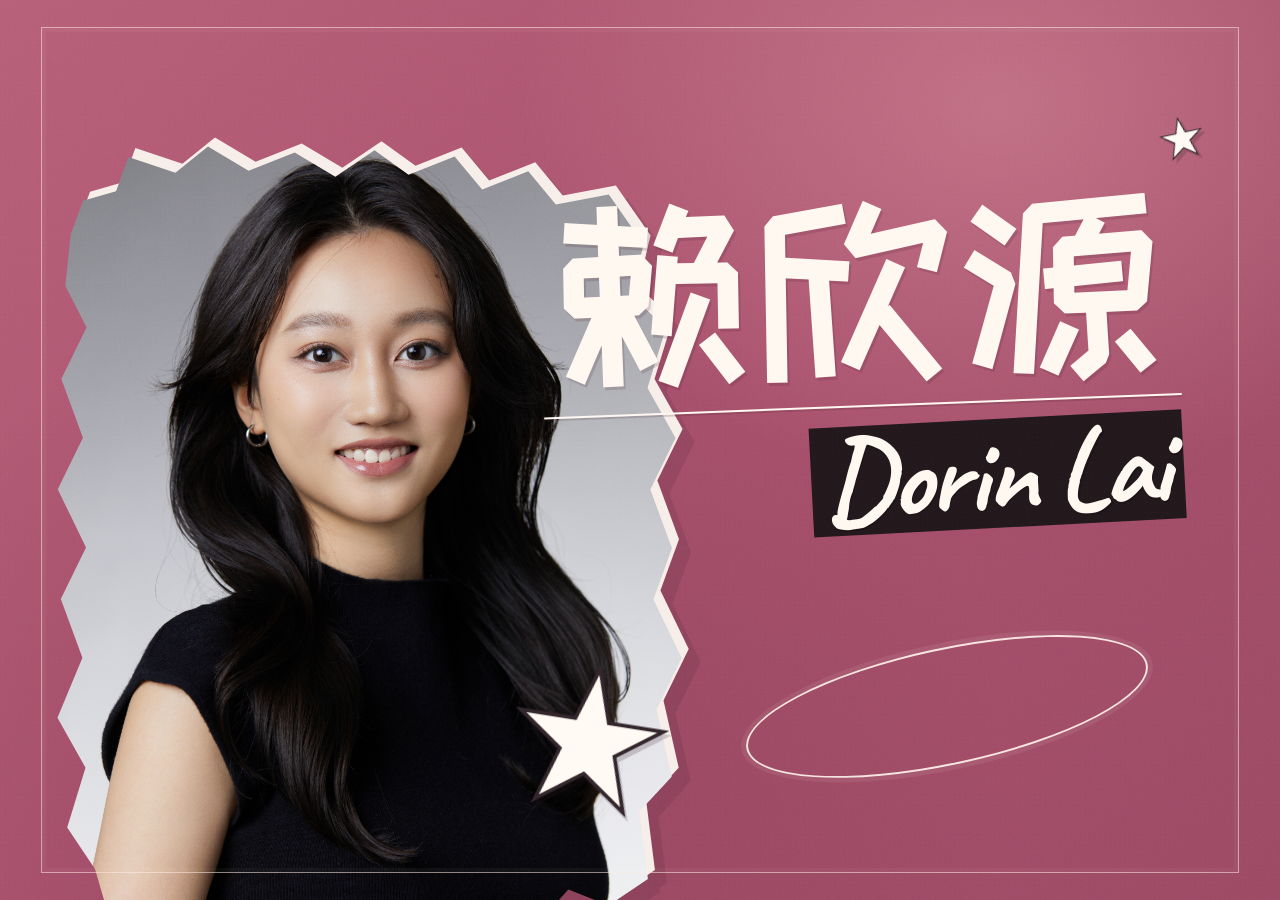
==== index.html @ b6c456c3 "Publish Dorin Lai portfolio" ====
<!doctype html>
<html lang="zh-CN">
  <head>
    <meta charset="UTF-8" />
    <meta name="viewport" content="width=device-width, initial-scale=1.0" />
    <meta name="theme-color" content="#a94f6d" />
    <title>赖欣源 · Dorin Lai</title>
    <link rel="preconnect" href="https://fonts.googleapis.com" />
    <link rel="preconnect" href="https://fonts.gstatic.com" crossorigin />
    <link href="https://fonts.googleapis.com/css2?family=Caveat:wght@500;600;700&family=ZCOOL+KuaiLe&family=DM+Sans:wght@600;700;800&display=swap" rel="stylesheet" />
    <link rel="stylesheet" href="styles.css" />
  </head>
  <body>
    <main class="cover" aria-label="赖欣源个人作品集封面">
      <div class="paper-grain" aria-hidden="true"></div>
      <div class="frame-line" aria-hidden="true"></div>

      <div class="portrait-wrap" aria-hidden="true">
        <div class="portrait-paper"></div>
        <img class="portrait" src="assets/dorin-portrait.jpg" alt="" />
      </div>

      <a class="title-lockup" href="portfolio.html" aria-label="进入赖欣源 Dorin Lai 的个人作品集">
        <div class="name-cn">赖欣源</div>
        <div class="name-en">Dorin Lai</div>
      </a>

      <svg class="star star-one" viewBox="0 0 100 100" aria-hidden="true"><path d="M50 2 61 36 97 36 68 57 79 92 50 71 21 92 32 57 3 36 39 36Z"/></svg>
      <svg class="star star-two" viewBox="0 0 100 100" aria-hidden="true"><path d="M50 2 61 36 97 36 68 57 79 92 50 71 21 92 32 57 3 36 39 36Z"/></svg>
      <div class="orbit" aria-hidden="true"></div>
    </main>
  </body>
</html>
---- styles.css ----
* { box-sizing: border-box; }

:root {
  --rose: #a9506f;
  --rose-deep: #873b57;
  --pink-light: #e0a0ad;
  --paper: #f7eee9;
  --ink: #151213;
}

html, body { width: 100%; min-height: 100%; margin: 0; }
body {
  min-height: 100svh;
  display: grid;
  place-items: center;
  overflow: hidden;
  background: #eee9e6;
  color: var(--ink);
  font-family: "DM Sans", "Noto Serif SC", sans-serif;
}

.cover {
  isolation: isolate;
  position: relative;
  width: min(100vw, 1600px);
  height: min(100svh, 960px);
  min-height: 620px;
  overflow: hidden;
  background:
    radial-gradient(ellipse at 78% 12%, rgba(230, 165, 174, .38), transparent 34%),
    radial-gradient(ellipse at 34% 86%, rgba(105, 44, 60, .25), transparent 48%),
    linear-gradient(137deg, #b75f79 0%, #a9506d 48%, #9c4964 100%);
  box-shadow: 0 24px 70px rgba(51, 27, 35, .18);
}

.paper-grain {
  position: absolute;
  z-index: 5;
  inset: 0;
  opacity: .4;
  pointer-events: none;
  background-image: radial-gradient(rgba(255,239,229,.2) .65px, transparent .85px), url("data:image/svg+xml,%3Csvg viewBox='0 0 180 180' xmlns='http://www.w3.org/2000/svg'%3E%3Cfilter id='n'%3E%3CfeTurbulence type='fractalNoise' baseFrequency='.72' numOctaves='3' stitchTiles='stitch'/%3E%3C/filter%3E%3Crect width='100%25' height='100%25' filter='url(%23n)' opacity='.4'/%3E%3C/svg%3E");
  background-size: 5px 5px, 180px 180px;
  mix-blend-mode: soft-light;
}

.frame-line {
  position: absolute;
  z-index: 8;
  top: 27px;
  left: 3.2%;
  right: 3.2%;
  bottom: 27px;
  border: 1px solid rgba(255, 237, 232, .55);
  box-shadow: inset 0 0 0 4px rgba(255, 237, 232, .04);
  pointer-events: none;
}

.portrait-wrap {
  position: absolute;
  z-index: 2;
  left: 2%;
  bottom: -7%;
  width: min(52vw, 760px);
  height: 94%;
  filter: drop-shadow(12px 13px 0 rgba(56, 25, 36, .13));
}

.portrait-paper, .portrait, .portrait-tint {
  position: absolute;
  inset: 0;
  width: 100%;
  height: 100%;
  object-fit: cover;
  object-position: center 25%;
  clip-path: polygon(8% 13%, 10% 9%, 15% 8%, 17% 4%, 24% 6%, 29% 3%, 35% 6%, 42% 4%, 48% 7%, 54% 4%, 59% 7%, 66% 5%, 70% 9%, 77% 7%, 81% 11%, 89% 10%, 94% 16%, 92% 22%, 97% 26%, 94% 33%, 98% 39%, 94% 45%, 97% 52%, 94% 58%, 98% 65%, 94% 71%, 96% 79%, 91% 83%, 92% 91%, 86% 94%, 80% 92%, 74% 97%, 68% 94%, 62% 98%, 56% 94%, 49% 98%, 42% 95%, 36% 98%, 30% 94%, 23% 97%, 18% 93%, 11% 94%, 9% 88%, 5% 83%, 8% 76%, 4% 70%, 8% 63%, 5% 56%, 9% 50%, 5% 43%, 9% 37%, 6% 30%, 10% 24%, 7% 19%);
}

.portrait-paper {
  inset: -9px -8px -3px 7px;
  background: var(--paper);
  filter: drop-shadow(0 0 1px rgba(255,255,255,.8));
  transform: rotate(-1.6deg);
}

.portrait { transform: rotate(-1.6deg); }

.portrait-tint {
  background: linear-gradient(0deg, rgba(61, 28, 39, .28), transparent 62%);
  mix-blend-mode: multiply;
  transform: rotate(-1.6deg);
}

.title-lockup {
  position: absolute;
  z-index: 4;
  top: 19%;
  right: 7.7%;
  width: 57%;
  text-align: right;
  transform: rotate(-1deg);
  color: inherit;
  text-decoration: none;
}

.name-cn {
  position: relative;
  display: inline-block;
  padding: 0 .08em .03em;
  color: #fff8f1;
  font-family: "ZCOOL KuaiLe", "STKaiti", "KaiTi", cursive;
  font-weight: 400;
  font-size: clamp(108px, 17vw, 248px);
  line-height: 1.08;
  letter-spacing: .015em;
  text-shadow: 2px 3px 0 rgba(75, 32, 49, .18);
  white-space: nowrap;
}

.name-cn::after {
  content: "";
  position: absolute;
  left: 1%;
  right: 0;
  bottom: .02em;
  height: 2px;
  background: #fff8f1;
  transform: rotate(-1.2deg);
  box-shadow: 0 2px 0 rgba(73,35,48,.2);
}

.name-en {
  display: inline-block;
  margin-top: .08em;
  padding: 0 .14em .03em .11em;
  color: #fff8f1;
  background: #21171b;
  font-family: "Caveat", "Brush Script MT", cursive;
  font-size: clamp(64px, 9vw, 134px);
  font-weight: 700;
  line-height: .92;
  letter-spacing: -.035em;
  white-space: nowrap;
  text-shadow: 1px 2px 0 rgba(0, 0, 0, .18);
  transform: rotate(-2deg);
}

.star {
  position: absolute;
  z-index: 6;
  fill: #fffaf4;
  stroke: #33262c;
  stroke-width: 2.4;
  filter: drop-shadow(3px 4px 0 rgba(43, 27, 34, .2));
}
.star-one { width: clamp(76px, 12vw, 172px); left: 40%; bottom: 9%; transform: rotate(9deg); }
.star-two { width: clamp(22px, 3.4vw, 48px); right: 6%; top: 13%; transform: rotate(-12deg); }
.orbit {
  position: absolute;
  z-index: 3;
  width: 32%;
  height: 13%;
  right: 10%;
  bottom: 15%;
  border: 2px solid rgba(255, 246, 238, .9);
  border-radius: 50%;
  transform: rotate(-12deg);
  box-shadow: 0 0 0 5px rgba(255,244,237,.07);
}

@media (min-width: 1601px) {
  .cover { border-radius: 2px; }
}

@media (max-width: 760px) {
  body { background: var(--rose-deep); }
  .cover { width: 100vw; height: 100svh; min-height: 580px; }
  .frame-line { inset: 16px 14px; }
  .portrait-wrap { width: 88vw; height: 61%; left: -8%; bottom: -3%; }
  .title-lockup { top: 12%; right: 6%; width: 90%; }
  .name-cn { font-size: clamp(76px, 19vw, 140px); }
  .name-en { font-size: clamp(48px, 12.2vw, 88px); }
  .star-one { left: 53%; bottom: 6%; }
  .star-two { top: 8%; right: 9%; }
  .orbit { width: 40%; height: 9%; right: 6%; bottom: 22%; }
}

@media (max-width: 390px) {
  .name-cn { font-size: 18vw; }
  .name-en { font-size: 11.5vw; }
}
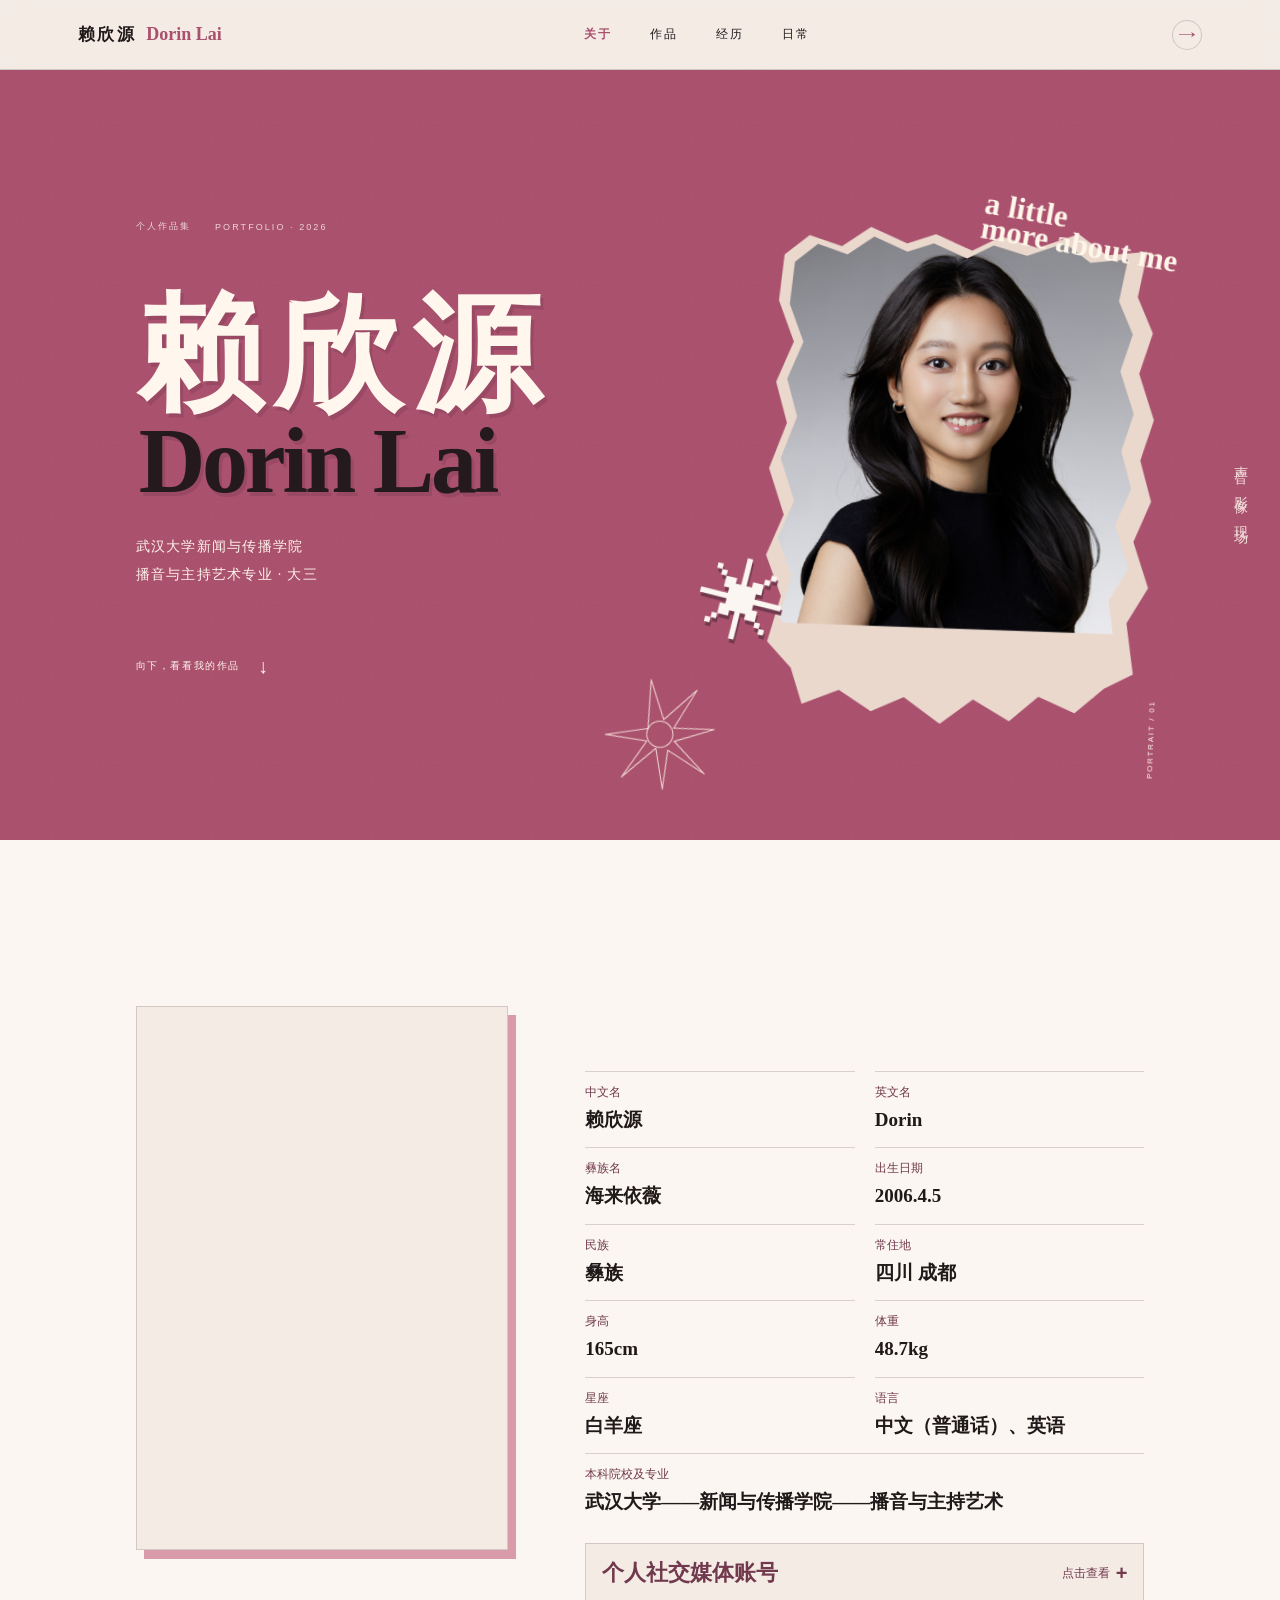
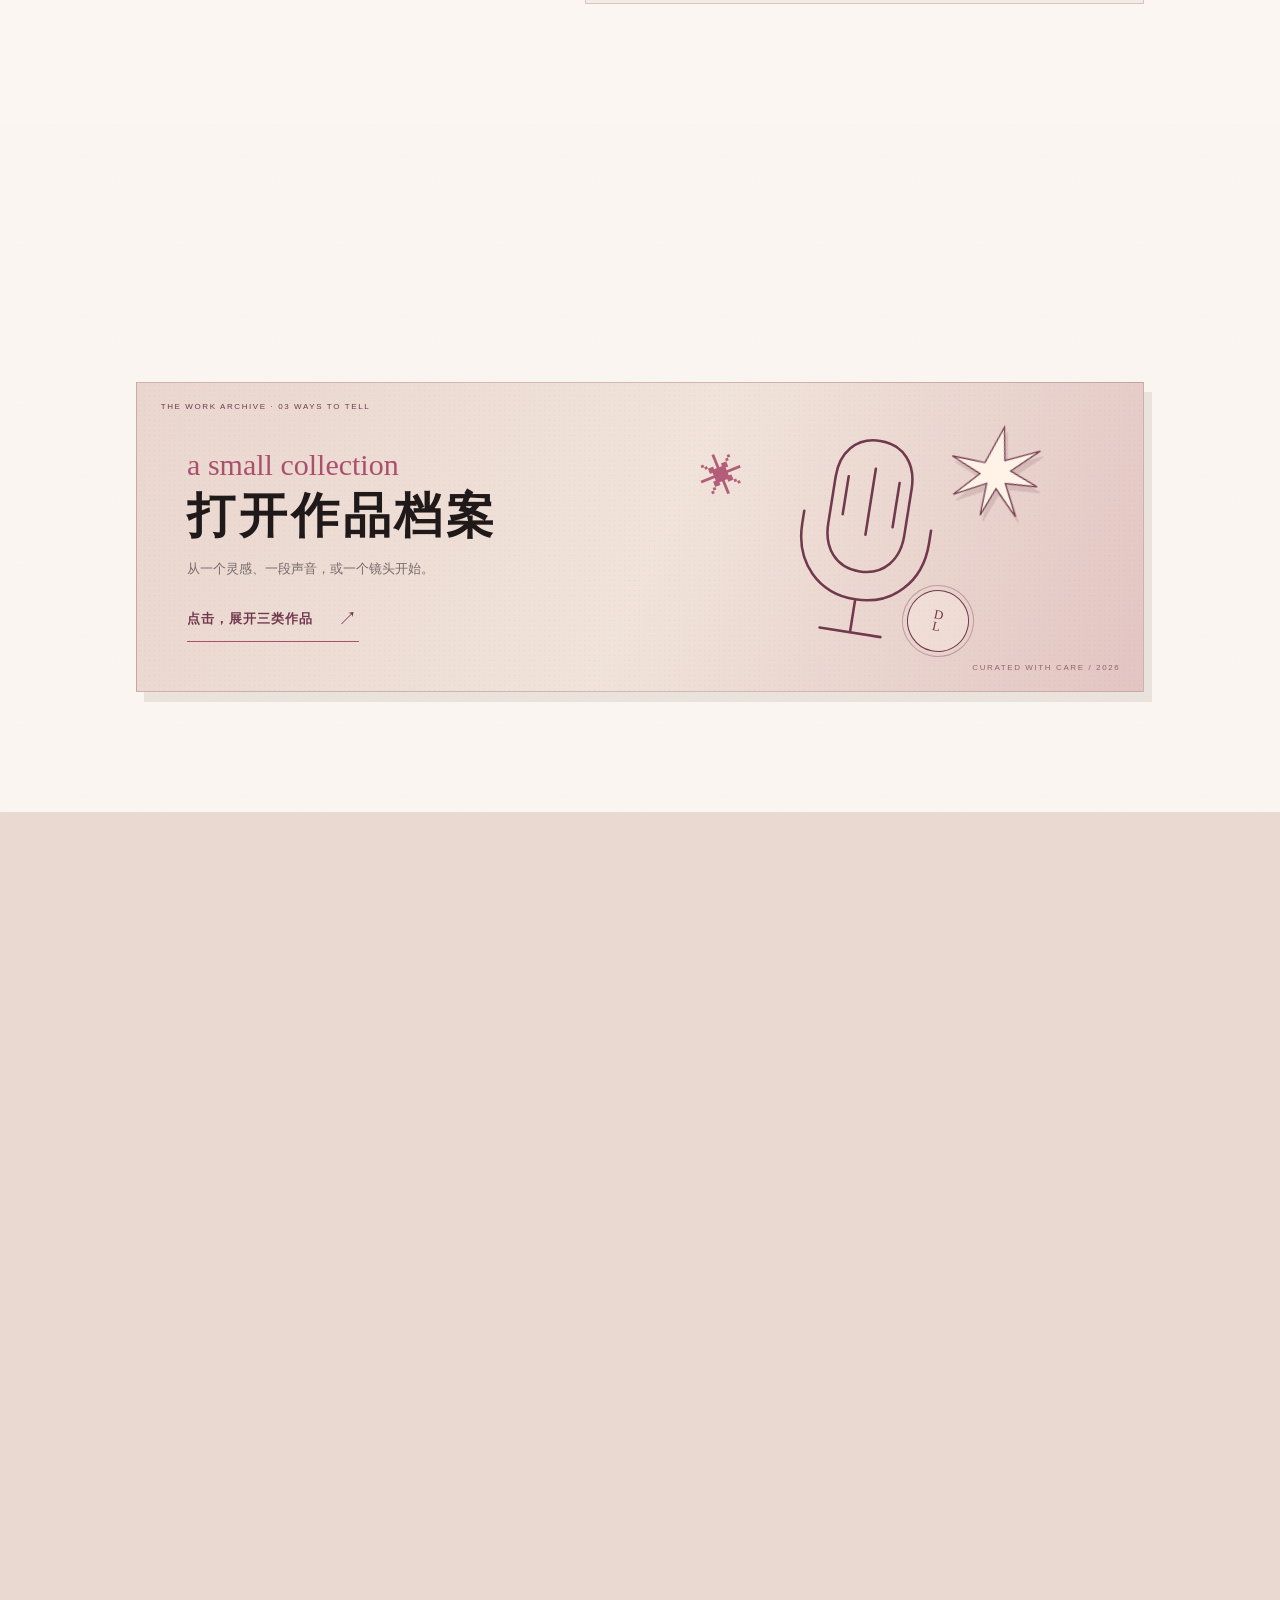
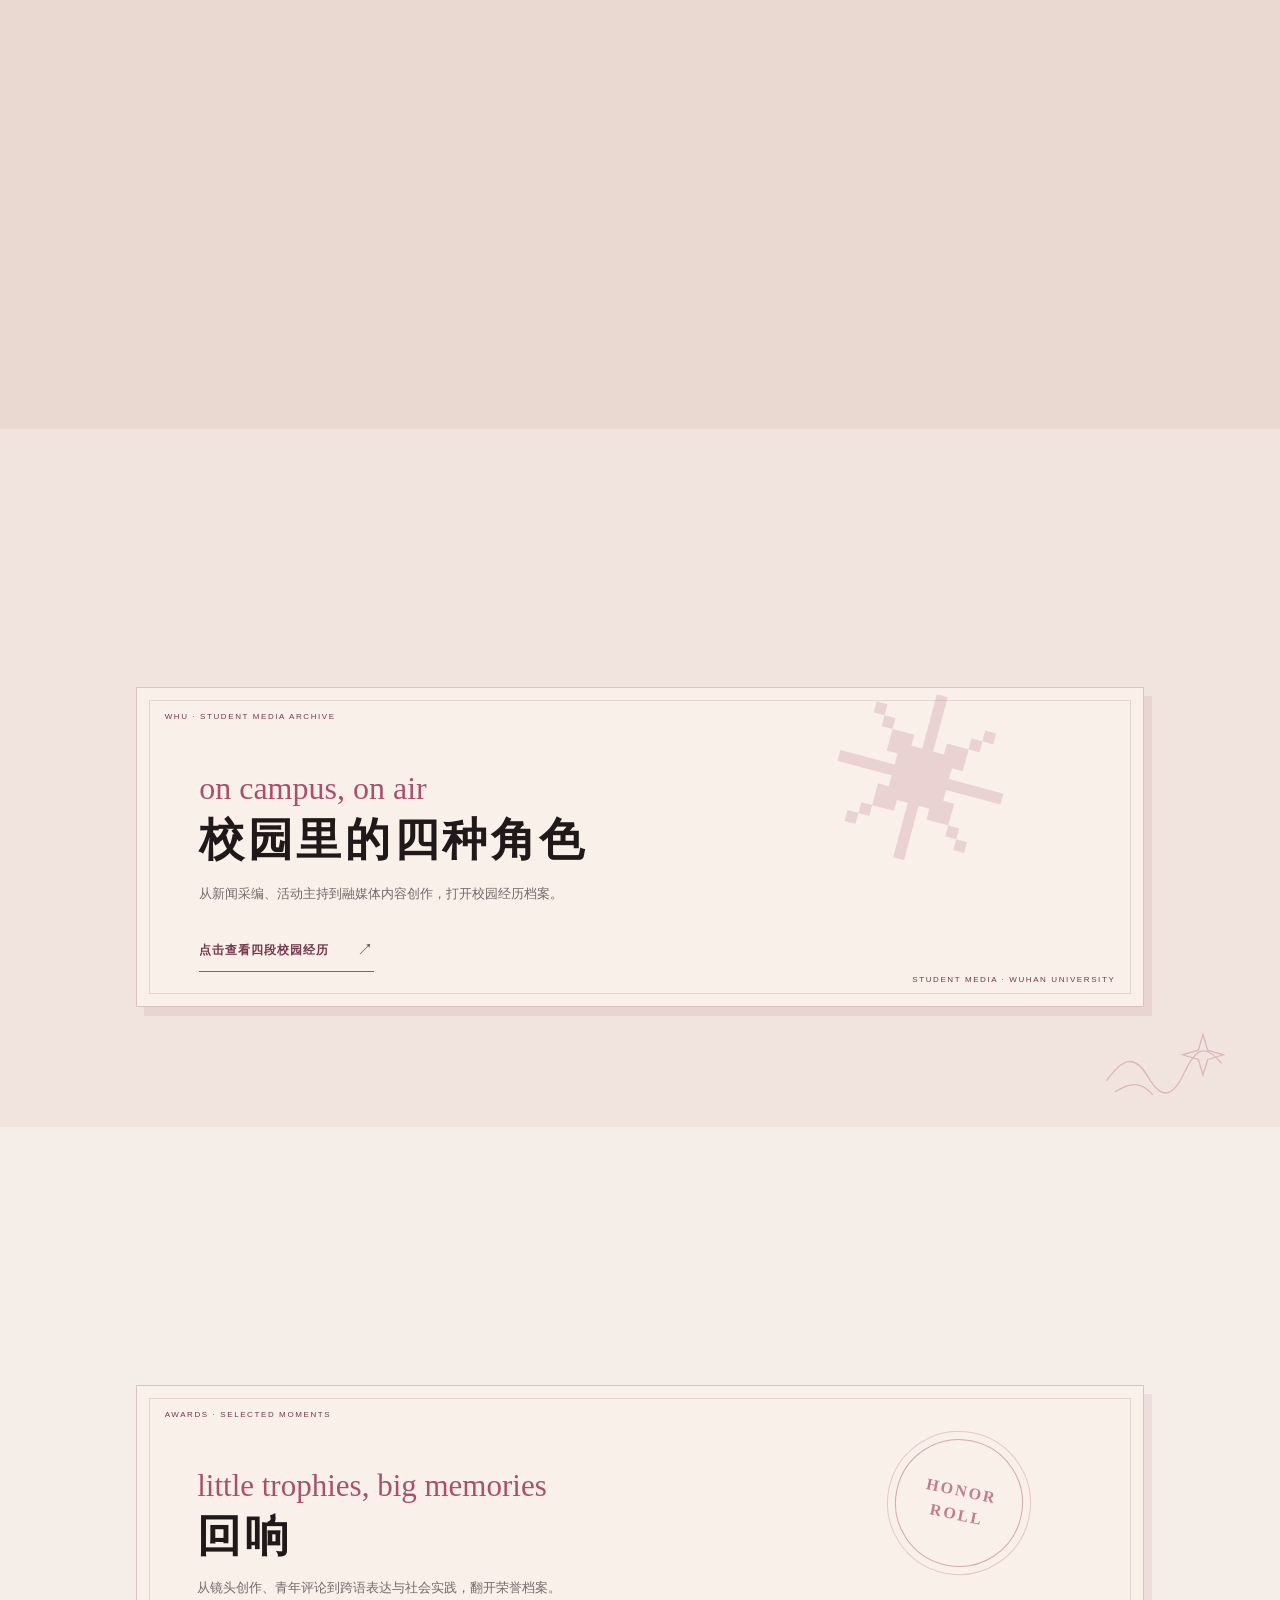
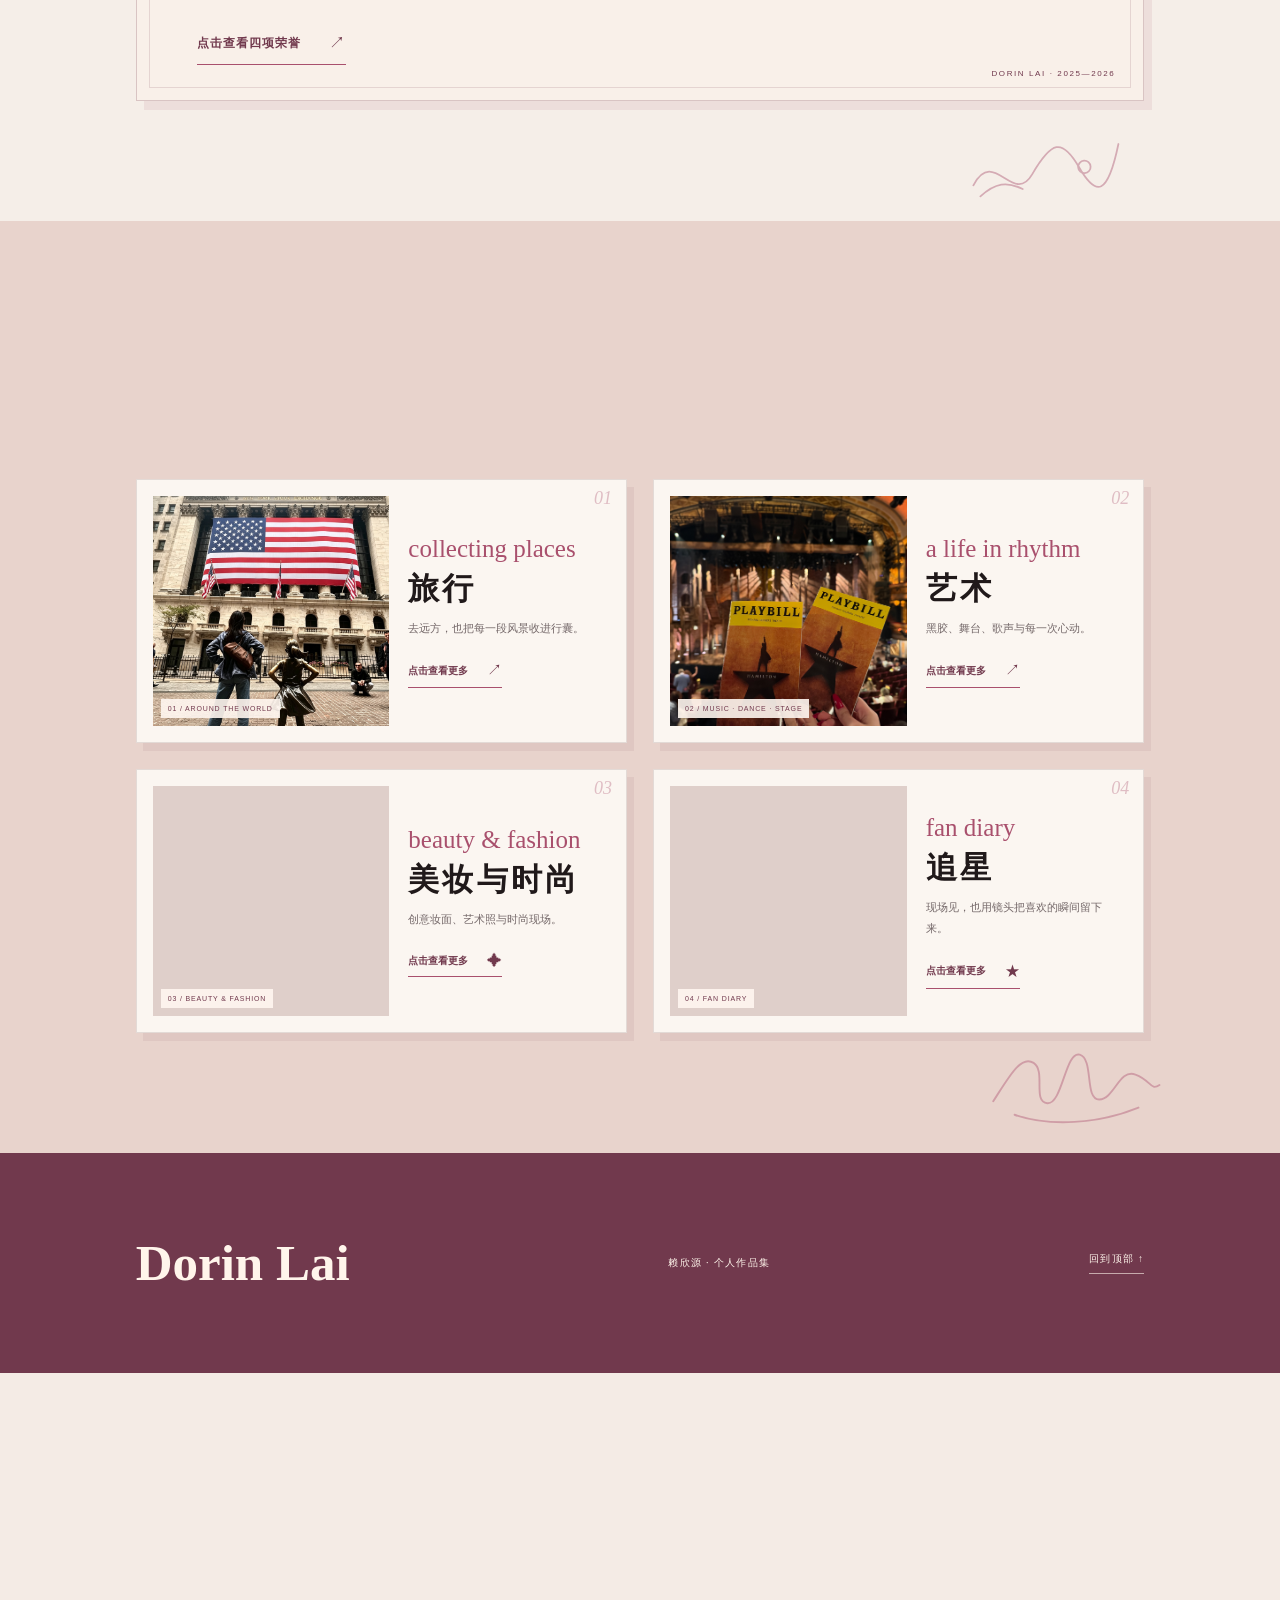
==== commit 31f47293: "Open full portfolio from public homepage" ====
--- a/index.html
+++ b/index.html
@@ -1,33 +1,13 @@
 <!doctype html>
 <html lang="zh-CN">
-  <head>
-    <meta charset="UTF-8" />
-    <meta name="viewport" content="width=device-width, initial-scale=1.0" />
-    <meta name="theme-color" content="#a94f6d" />
-    <title>赖欣源 · Dorin Lai</title>
-    <link rel="preconnect" href="https://fonts.googleapis.com" />
-    <link rel="preconnect" href="https://fonts.gstatic.com" crossorigin />
-    <link href="https://fonts.googleapis.com/css2?family=Caveat:wght@500;600;700&family=ZCOOL+KuaiLe&family=DM+Sans:wght@600;700;800&display=swap" rel="stylesheet" />
-    <link rel="stylesheet" href="styles.css" />
-  </head>
-  <body>
-    <main class="cover" aria-label="赖欣源个人作品集封面">
-      <div class="paper-grain" aria-hidden="true"></div>
-      <div class="frame-line" aria-hidden="true"></div>
-
-      <div class="portrait-wrap" aria-hidden="true">
-        <div class="portrait-paper"></div>
-        <img class="portrait" src="assets/dorin-portrait.jpg" alt="" />
-      </div>
-
-      <a class="title-lockup" href="portfolio.html" aria-label="进入赖欣源 Dorin Lai 的个人作品集">
-        <div class="name-cn">赖欣源</div>
-        <div class="name-en">Dorin Lai</div>
-      </a>
-
-      <svg class="star star-one" viewBox="0 0 100 100" aria-hidden="true"><path d="M50 2 61 36 97 36 68 57 79 92 50 71 21 92 32 57 3 36 39 36Z"/></svg>
-      <svg class="star star-two" viewBox="0 0 100 100" aria-hidden="true"><path d="M50 2 61 36 97 36 68 57 79 92 50 71 21 92 32 57 3 36 39 36Z"/></svg>
-      <div class="orbit" aria-hidden="true"></div>
-    </main>
-  </body>
+<head>
+  <meta charset="UTF-8" />
+  <meta name="viewport" content="width=device-width, initial-scale=1.0" />
+  <title>赖欣源 · 个人作品集</title>
+  <link rel="canonical" href="portfolio.html" />
+  <meta http-equiv="refresh" content="0; url=portfolio.html" />
+</head>
+<body>
+  <a href="portfolio.html">打开赖欣源的个人作品集</a>
+</body>
 </html>
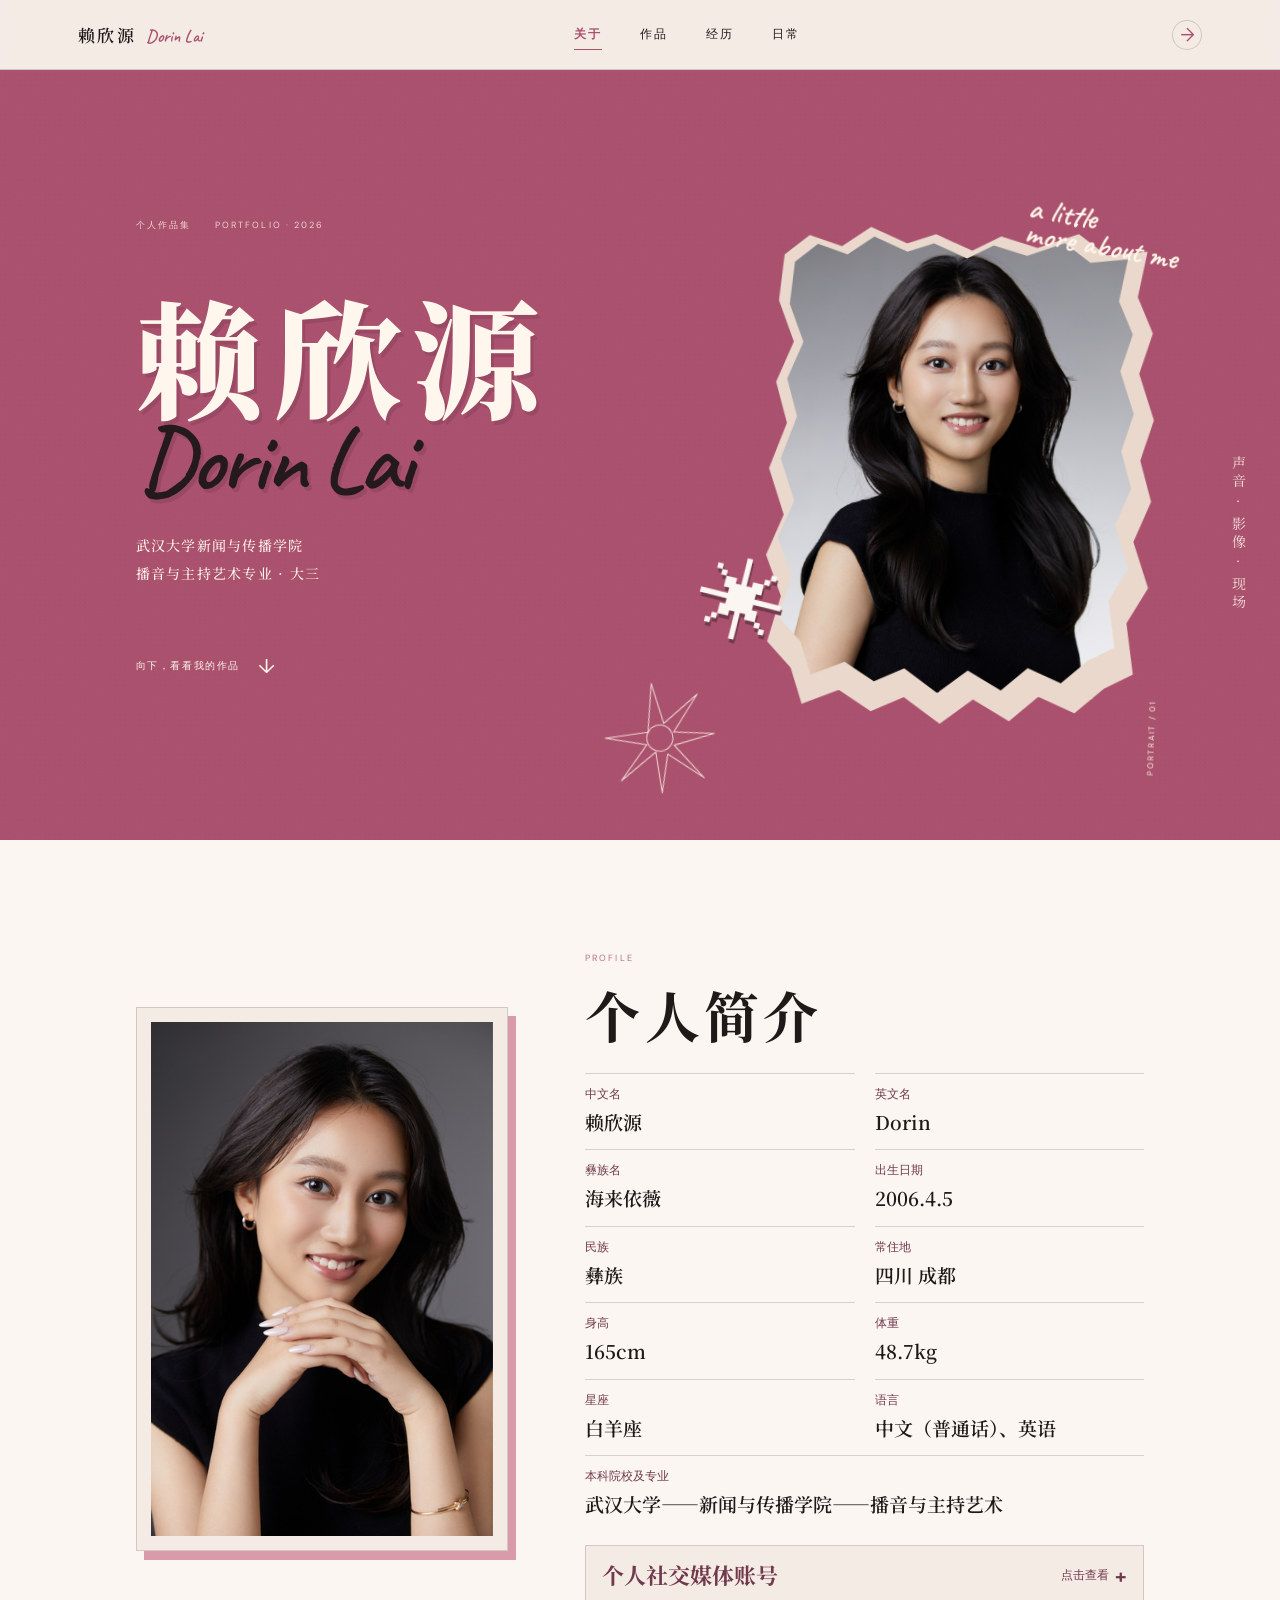
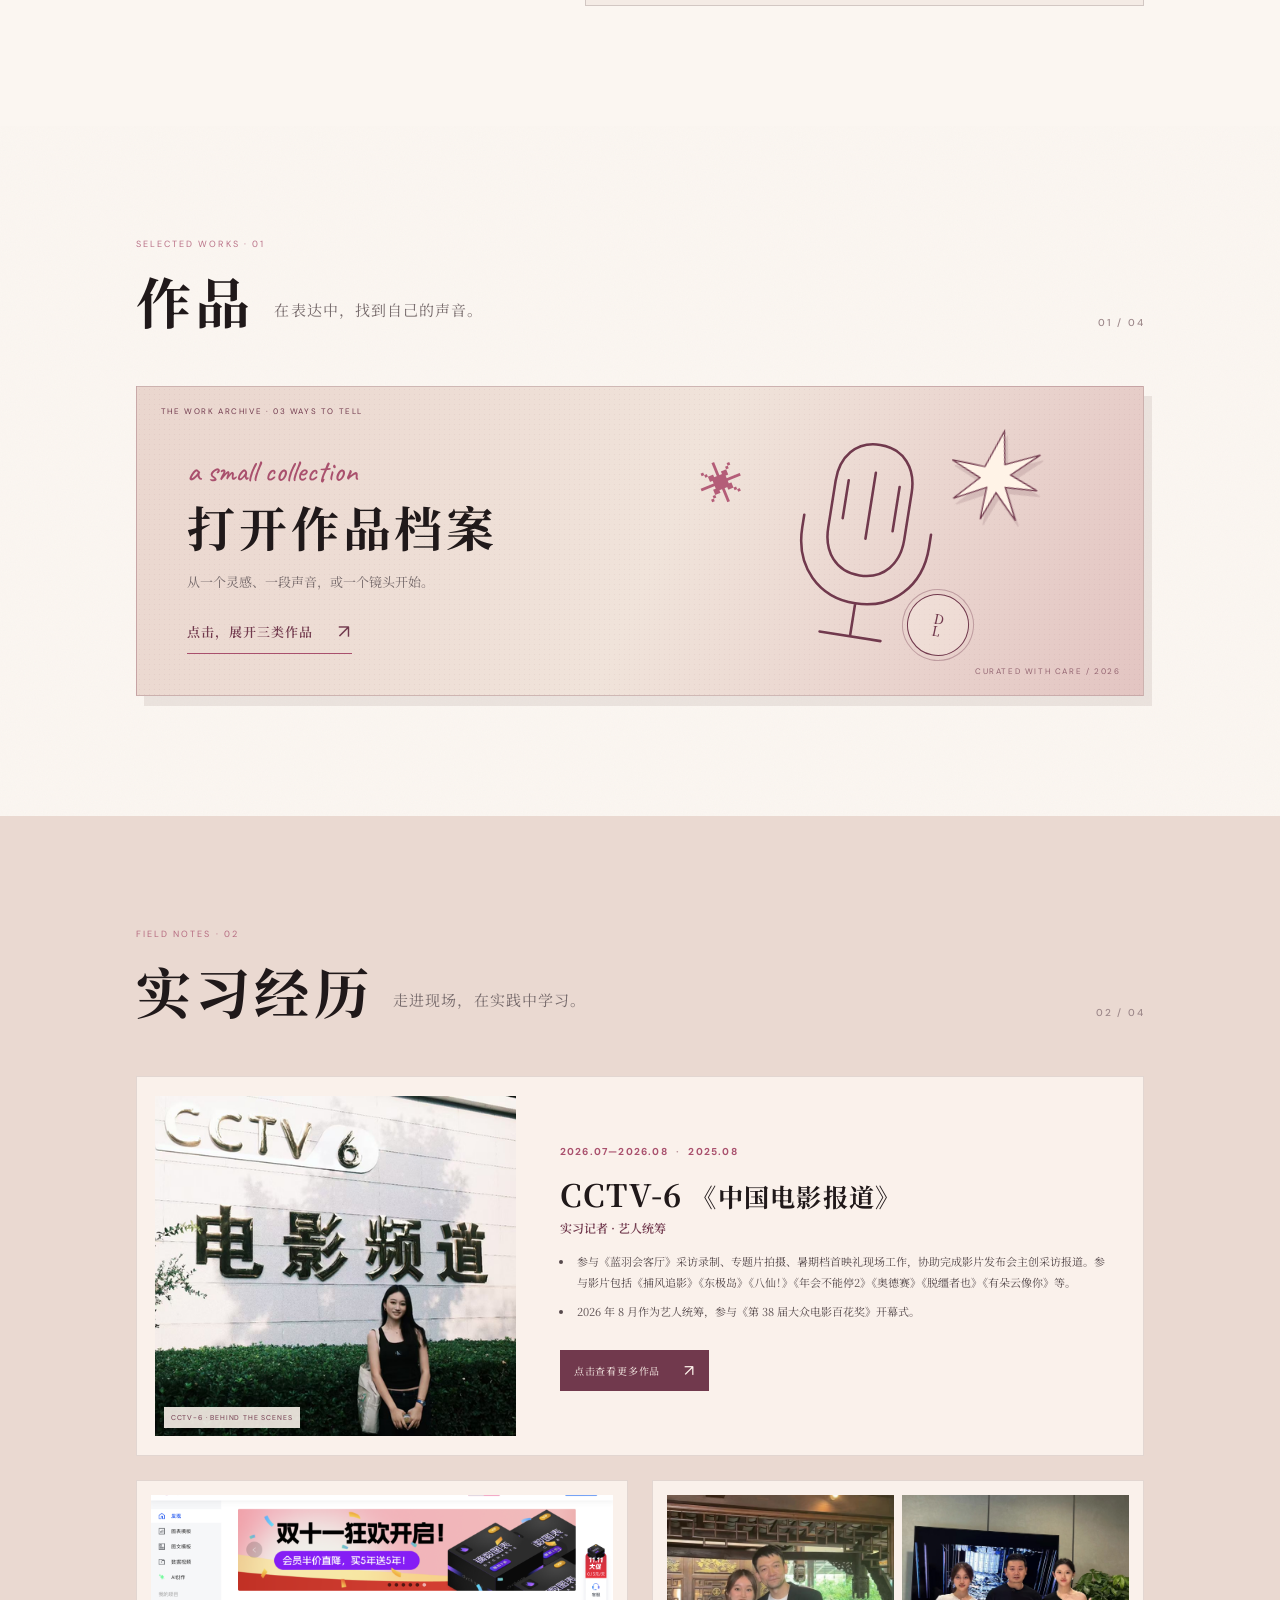
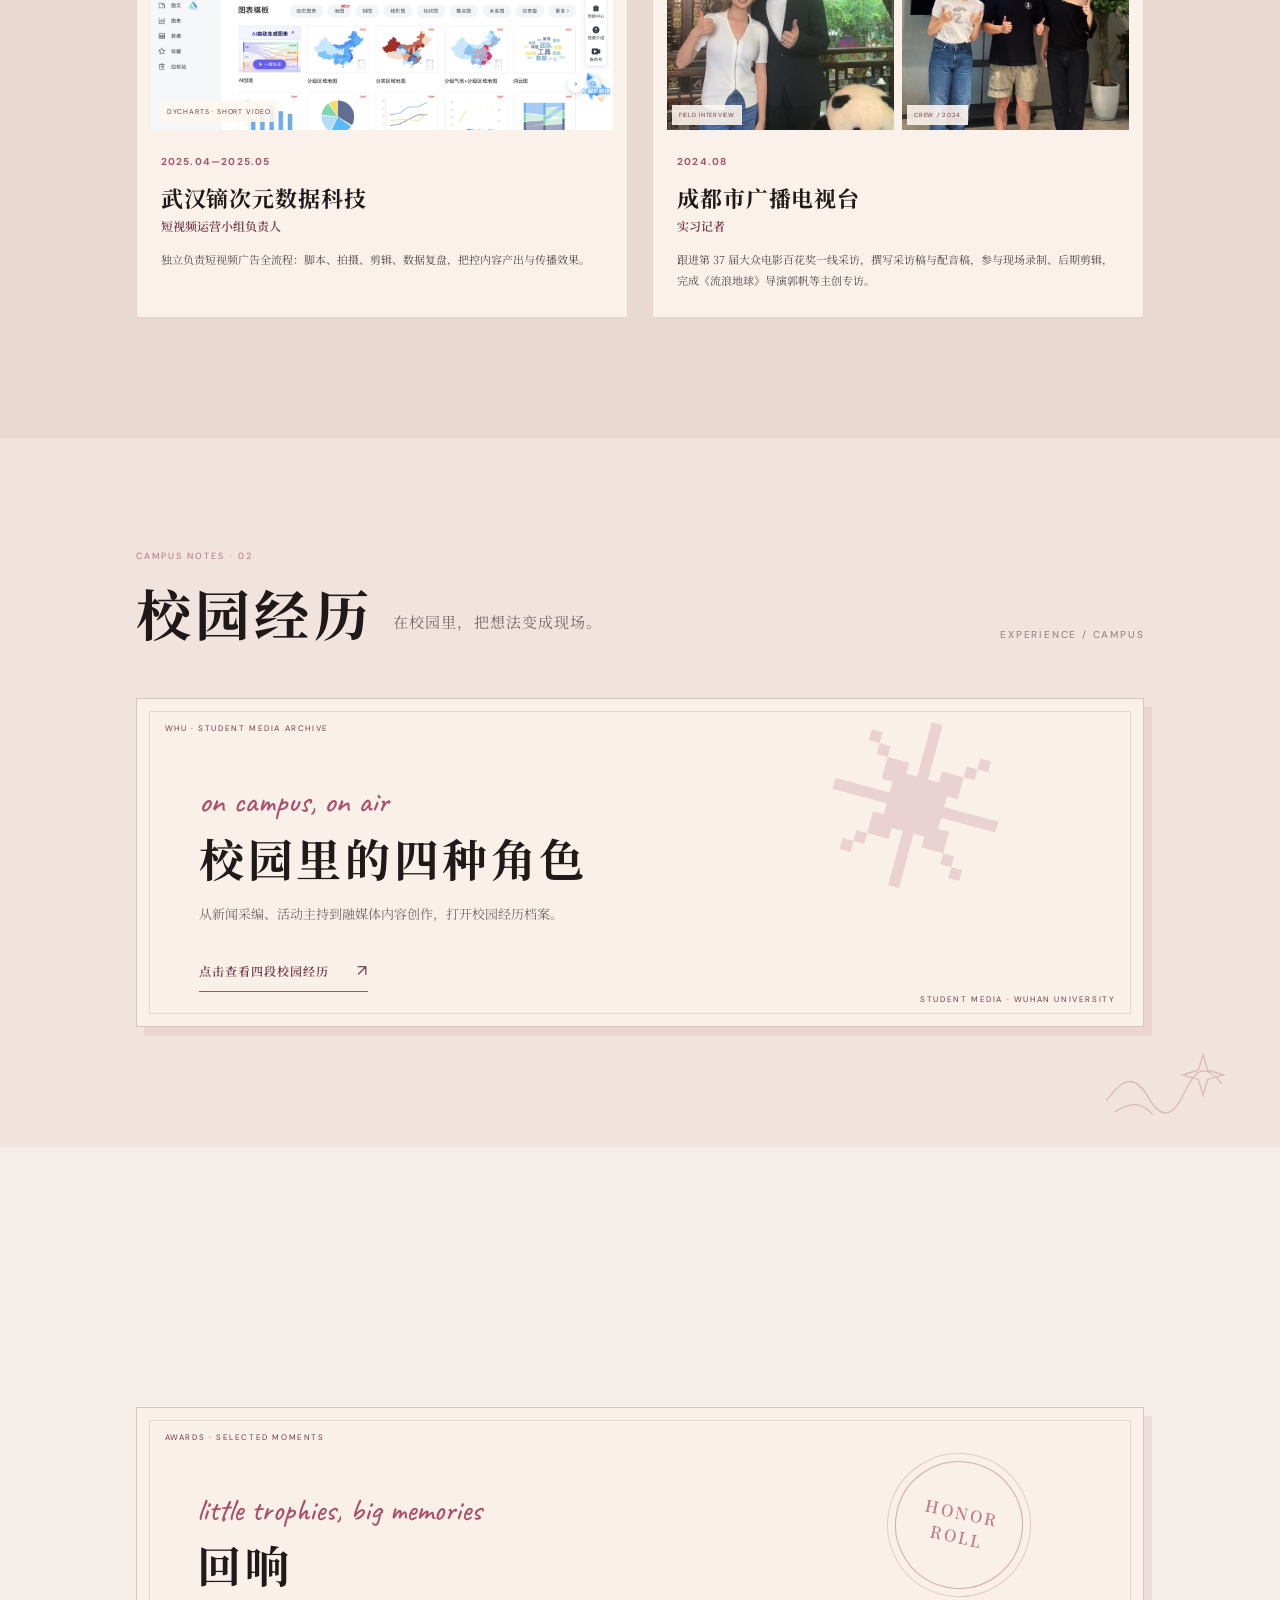
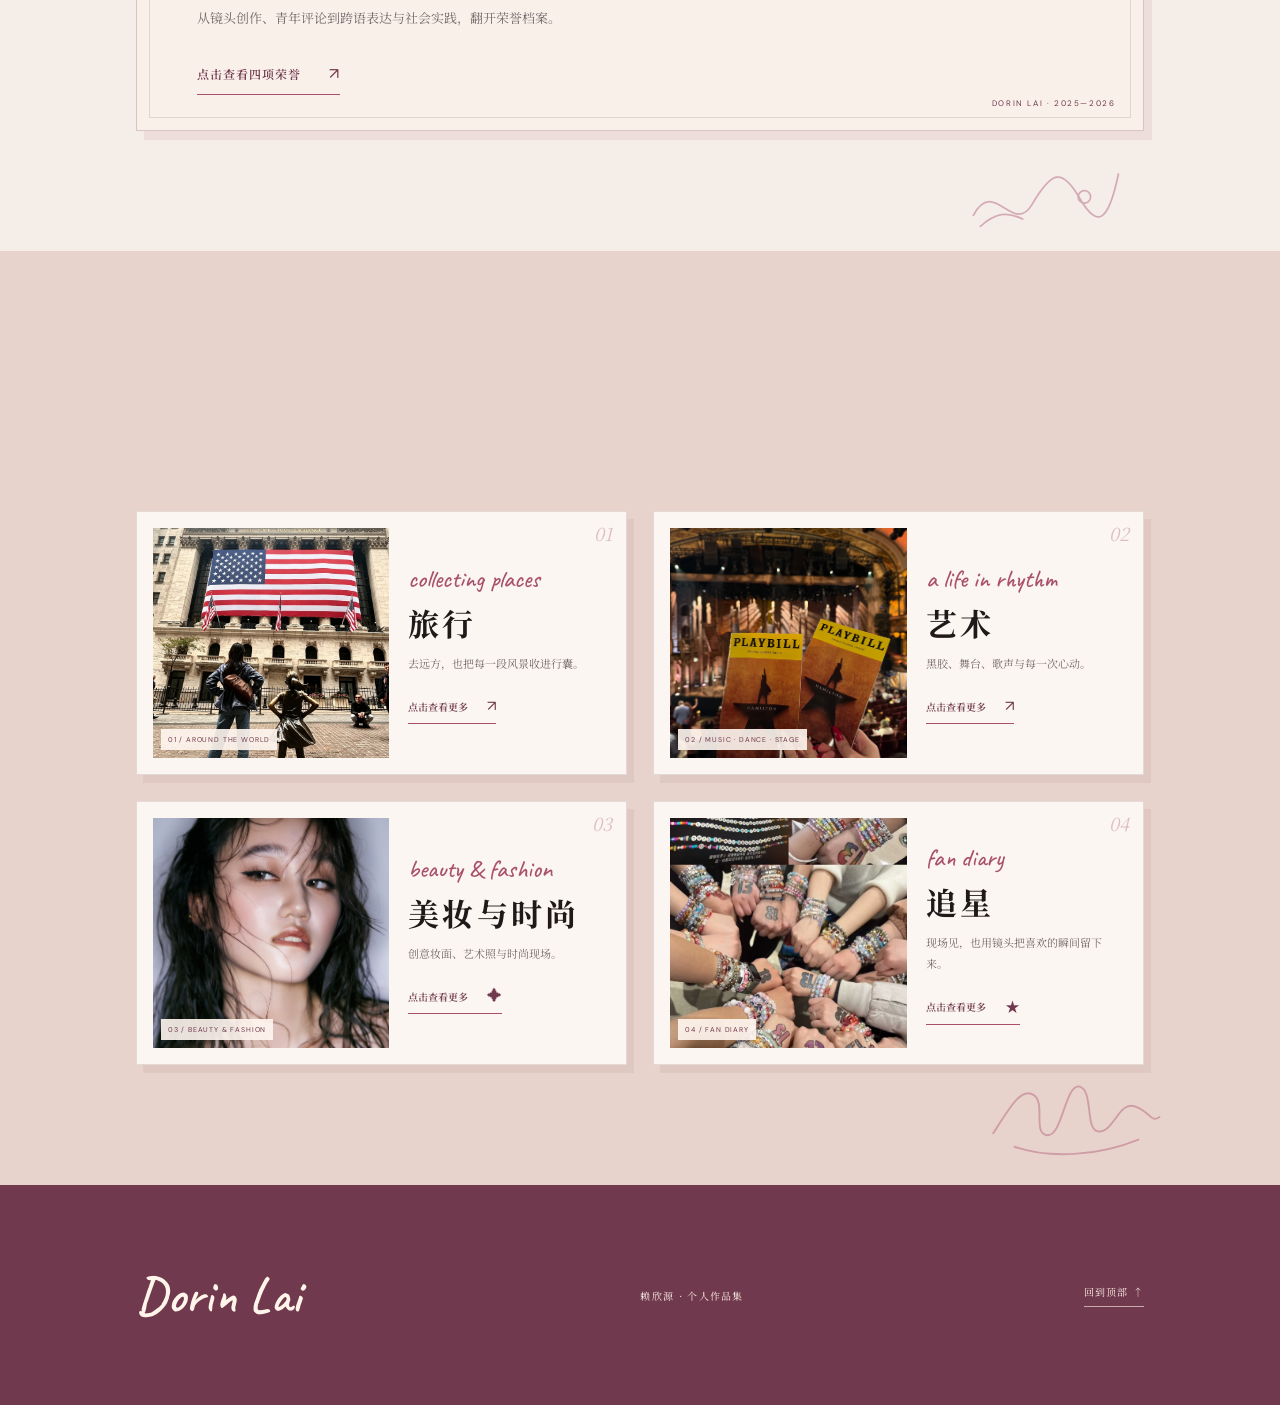
==== commit 6f794669: "Serve the full portfolio directly at the share URL" ====
--- a/index.html
+++ b/index.html
@@ -1,13 +1,308 @@
 <!doctype html>
 <html lang="zh-CN">
-<head>
-  <meta charset="UTF-8" />
-  <meta name="viewport" content="width=device-width, initial-scale=1.0" />
-  <title>赖欣源 · 个人作品集</title>
-  <link rel="canonical" href="portfolio.html" />
-  <meta http-equiv="refresh" content="0; url=portfolio.html" />
-</head>
-<body>
-  <a href="portfolio.html">打开赖欣源的个人作品集</a>
-</body>
+  <head>
+    <meta charset="UTF-8" />
+    <meta name="viewport" content="width=device-width, initial-scale=1.0" />
+    <meta name="theme-color" content="#f4e9e3" />
+    <title>Dorin Lai — Portfolio</title>
+    <link rel="preconnect" href="https://fonts.googleapis.com" />
+    <link rel="preconnect" href="https://fonts.gstatic.com" crossorigin />
+    <link href="https://fonts.googleapis.com/css2?family=Caveat:wght@500;600;700&family=ZCOOL+KuaiLe&family=DM+Sans:wght@400;500;600;700;800&family=Noto+Serif+SC:wght@400;500;600;700;900&display=swap" rel="stylesheet" />
+    <link rel="stylesheet" href="portfolio.css" />
+  </head>
+  <body>
+    <div class="scroll-progress" aria-hidden="true"><span></span></div>
+    <header class="site-header">
+      <a class="wordmark" href="index.html" aria-label="返回首页"><span>赖欣源</span><i>Dorin Lai</i></a>
+      <button class="menu-toggle" aria-expanded="false" aria-label="打开导航"><span></span><span></span></button>
+      <nav class="main-nav" aria-label="作品集导航">
+        <a href="#about">关于</a><a href="#works">作品</a><a href="#experience">经历</a><a href="#story">日常</a>
+      </nav>
+      <a class="back-home" href="cover.html" aria-label="返回封面">↗</a>
+    </header>
+
+    <main>
+      <section class="intro" id="about">
+        <div class="intro-copy">
+          <p class="eyebrow"><span>个人作品集</span><span>PORTFOLIO · 2026</span></p>
+          <h1>赖欣源<span class="name-script">Dorin Lai</span></h1>
+          <p class="intro-note">武汉大学新闻与传播学院<br />播音与主持艺术专业 · 大三</p>
+          <a class="scroll-cue" href="#works"><span>向下，看看我的作品</span><b>↓</b></a>
+        </div>
+        <div class="portrait-stage">
+          <div class="photo-mat"></div>
+          <img src="assets/dorin-portrait.jpg" alt="赖欣源个人形象照" />
+          <span class="scribble">a little<br />more about me</span>
+          <span class="photo-star">✳</span>
+          <span class="caption">PORTRAIT / 01</span>
+        </div>
+        <span class="margin-note">声音 · 影像 · 现场</span>
+        <svg class="intro-doodle" viewBox="0 0 150 150" aria-hidden="true"><path d="M75 5 83 59 132 28 94 72 146 82 92 89 124 137 82 99 67 148 67 94 17 124 57 83 5 66 61 67Z"/><circle cx="75" cy="77" r="17"/></svg>
+      </section>
+
+      <section class="profile section-pad" id="profile" aria-labelledby="profile-title">
+        <figure class="profile-portrait">
+          <img src="assets/profile-portrait.png" width="432" height="648" alt="赖欣源的个人形象照" loading="lazy" />
+        </figure>
+        <div class="profile-copy">
+          <div class="section-heading">
+            <div><p class="eyebrow">PROFILE</p><h2 id="profile-title">个人简介</h2></div>
+          </div>
+          <dl class="profile-facts">
+            <div><dt>中文名</dt><dd>赖欣源</dd></div>
+            <div><dt>英文名</dt><dd>Dorin</dd></div>
+            <div><dt>彝族名</dt><dd>海来依薇</dd></div>
+            <div><dt>出生日期</dt><dd><time datetime="2006-04-05">2006.4.5</time></dd></div>
+            <div><dt>民族</dt><dd>彝族</dd></div>
+            <div><dt>常住地</dt><dd>四川 成都</dd></div>
+            <div><dt>身高</dt><dd>165cm</dd></div>
+            <div><dt>体重</dt><dd>48.7kg</dd></div>
+            <div><dt>星座</dt><dd>白羊座</dd></div>
+            <div><dt>语言</dt><dd>中文（普通话）、英语</dd></div>
+            <div class="profile-education"><dt>本科院校及专业</dt><dd>武汉大学——新闻与传播学院——播音与主持艺术</dd></div>
+          </dl>
+          <details class="profile-social" id="profile-social">
+            <summary>
+              <span class="profile-social-title">个人社交媒体账号</span>
+              <span class="profile-social-action" aria-hidden="true"><span>点击查看</span><b></b></span>
+            </summary>
+            <ul class="profile-social-list">
+              <li>
+                <a class="profile-social-link" href="https://xhslink.cn/o/10nIDCBPguA" target="_blank" rel="noopener noreferrer">
+                  <span class="profile-social-badge" aria-hidden="true">小红书</span>
+                  <span><strong>小红书</strong><span class="profile-social-handle">@Dorin</span></span>
+                  <span class="profile-social-cta">点击查看 <span aria-hidden="true">↗</span></span>
+                </a>
+                <img src="assets/profile-social/xiaohongshu.jpg" width="987" height="1347" alt="小红书 @Dorin 的账号分享卡及二维码" loading="lazy" />
+              </li>
+              <li>
+                <a class="profile-social-link" href="https://v.douyin.com/wxnxr0UsNcI/" target="_blank" rel="noopener noreferrer">
+                  <span class="profile-social-badge" aria-hidden="true">♪</span>
+                  <span><strong>抖音</strong><span class="profile-social-handle">@Dorin</span></span>
+                  <span class="profile-social-cta">点击查看 <span aria-hidden="true">↗</span></span>
+                </a>
+                <img src="assets/profile-social/douyin.jpg" width="1125" height="1680" alt="抖音 @Dorin 的账号分享卡及二维码" loading="lazy" />
+              </li>
+              <li>
+                <a class="profile-social-link" href="https://www.instagram.com/dorin.lai?rpxt=ZDc3bWJqaXo5cHNv&amp;utm_source=qr" target="_blank" rel="noopener noreferrer">
+                  <span class="profile-social-badge" aria-hidden="true"><span class="profile-social-camera"></span></span>
+                  <span><strong>Instagram</strong><span class="profile-social-handle">@dorin.lai</span></span>
+                  <span class="profile-social-cta">点击查看 <span aria-hidden="true">↗</span></span>
+                </a>
+                <img src="assets/profile-social/instagram.jpg" width="880" height="1512" alt="Instagram @dorin.lai 的账号分享卡及二维码" loading="lazy" />
+              </li>
+            </ul>
+          </details>
+        </div>
+      </section>
+
+      <section class="works section-pad" id="works">
+        <div class="section-heading">
+          <div><p class="eyebrow">SELECTED WORKS · 01</p><h2>作品<span>在表达中，找到自己的声音。</span></h2></div>
+          <span class="section-index">01 / 04</span>
+        </div>
+        <div class="gallery-gate" id="gallery-gate">
+          <span class="gate-label">THE WORK ARCHIVE · 03 WAYS TO TELL</span>
+          <div class="gate-copy"><span class="gate-script">a small collection</span><h3>打开作品档案</h3><p>从一个灵感、一段声音，或一个镜头开始。</p></div>
+          <div class="gate-art" aria-hidden="true">
+            <svg class="gate-spark" viewBox="0 0 120 120"><path d="M60 4 70 45 111 23 80 56 117 68 77 73 99 111 67 82 55 119 54 78 16 101 43 68 4 54 46 53Z"/></svg>
+            <svg class="gate-mic" viewBox="0 0 140 180"><path d="M70 13c-19 0-30 14-30 33v37c0 19 11 33 30 33s30-14 30-33V46c0-19-11-33-30-33Z"/><path d="M20 76v10c0 31 21 52 50 52s50-21 50-52V76M70 138v26m-24 0h48M50 44v30m20-39v52m20-44v35"/></svg>
+            <span class="gate-tape">✳</span><span class="gate-stamp">D<br />L</span>
+          </div>
+          <button class="open-gallery" type="button" aria-expanded="false" aria-controls="works-panels"><span>点击，展开三类作品</span><b>↗</b></button>
+          <span class="gate-note">CURATED WITH CARE / 2026</span>
+        </div>
+        <div class="work-gallery" id="works-panels" hidden>
+          <div class="gallery-toolbar"><div class="work-filters" role="group" aria-label="按作品类型筛选">
+            <button type="button" class="filter-chip is-active" data-filter="all" aria-pressed="true">全部</button>
+            <button type="button" class="filter-chip" data-filter="plan" aria-pressed="false">策划</button>
+            <button type="button" class="filter-chip" data-filter="voice" aria-pressed="false">播音</button>
+            <button type="button" class="filter-chip" data-filter="film" aria-pressed="false">导演 / 剪辑</button>
+          </div><button class="gallery-close" type="button">收起作品 <span>↑</span></button></div>
+        <div class="work-grid">
+          <a class="work-card work-card--plan" href="iss-channel.html" aria-label="打开 ISS Channel 公众号企划项目" data-category="plan" data-cursor="进入">
+            <div class="work-art"><span class="art-mark">企划</span><span class="art-number">01</span><div class="art-orbit"></div></div>
+            <div class="work-meta"><span>策划作品</span><span class="availability">公众号企划 · 04</span></div>
+            <h3>创意策划与内容表达</h3><p>从人物专访到公益行动与新闻评论，查看公众号企划与内容实践。</p>
+          </a>
+          <a class="work-card work-card--voice" href="speaking.html" aria-label="打开播音与主持艺术作品页" data-category="voice" data-cursor="进入">
+            <div class="work-art"><span class="art-mark">声音</span><span class="art-number">02</span><div class="sound-wave"><i></i><i></i><i></i><i></i><i></i><i></i><i></i><i></i><i></i><i></i><i></i><i></i><i></i></div></div>
+            <div class="work-meta"><span>播音作品</span><span class="availability">视频收录 · 06</span></div>
+            <h3>让文字抵达听众</h3><p>从卫视主持、出镜报道到英文主持与课程作品，记录现场与镜头前的表达实践。</p>
+          </a>
+          <a class="work-card work-card--film" href="filmmaking.html" aria-label="打开用影像温暖世界作品页" data-category="film" data-cursor="进入">
+            <div class="work-art"><span class="art-mark">影像</span><span class="art-number">03</span><div class="film-frame"><b>PLAY</b></div></div>
+            <div class="work-meta"><span>导演 / 剪辑</span><span class="availability">片段待补充</span></div>
+            <h3>镜头里的叙事</h3><p>导演/拍摄/剪辑——短片、纪录片等</p>
+          </a>
+        </div>
+        </div>
+      </section>
+
+      <section class="experience section-pad" id="experience">
+        <div class="section-heading">
+          <div><p class="eyebrow">FIELD NOTES · 02</p><h2>实习经历<span>走进现场，在实践中学习。</span></h2></div>
+          <span class="section-index">02 / 04</span>
+        </div>
+        <div class="internship-list">
+          <article class="internship-card internship-featured">
+            <figure class="internship-photo internship-photo--cctv"><img src="assets/internships/cctv6/cctv-building.png" alt="赖欣源在 CCTV-6 电影频道大楼前" /><figcaption>CCTV-6 · BEHIND THE SCENES</figcaption></figure>
+            <div class="internship-copy">
+              <span class="internship-date">2026.07—2026.08 <i>·</i> 2025.08</span>
+              <h3>CCTV-6 <span>《中国电影报道》</span></h3>
+              <p class="internship-role">实习记者 · 艺人统筹</p>
+              <ul><li>参与《蓝羽会客厅》采访录制、专题片拍摄、暑期档首映礼现场工作，协助完成影片发布会主创采访报道。参与影片包括《捕风追影》《东极岛》《八仙！》《年会不能停2》《奥德赛》《脱缰者也》《有朵云像你》等。</li><li>2026 年 8 月作为艺人统筹，参与《第 38 届大众电影百花奖》开幕式。</li></ul>
+              <a class="internship-link" href="cctv6.html" data-cursor="打开">点击查看更多作品 <b>↗</b></a>
+            </div>
+          </article>
+          <div class="internship-secondary">
+            <article class="internship-card">
+              <figure class="internship-photo internship-photo--dy"><img src="assets/internships/dycharts-dashboard.png" alt="镝数图表平台工作界面" /><figcaption>DYCHARTS · SHORT VIDEO</figcaption></figure>
+              <div class="internship-copy">
+                <span class="internship-date">2025.04—2025.05</span>
+                <h3>武汉镝次元数据科技</h3>
+                <p class="internship-role">短视频运营小组负责人</p>
+                <p>独立负责短视频广告全流程：脚本、拍摄、剪辑、数据复盘，把控内容产出与传播效果。</p>
+              </div>
+            </article>
+            <article class="internship-card">
+              <div class="internship-photo-pair">
+                <figure class="internship-photo"><img src="assets/internships/chengdu-guofan.jpg" alt="成都采访现场与电影人合影" /><figcaption>FIELD INTERVIEW</figcaption></figure>
+                <figure class="internship-photo"><img src="assets/internships/chengdu-group.jpg" alt="采访团队与电影主创合影" /><figcaption>CREW / 2024</figcaption></figure>
+              </div>
+              <div class="internship-copy">
+                <span class="internship-date">2024.08</span>
+                <h3>成都市广播电视台</h3>
+                <p class="internship-role">实习记者</p>
+                <p>跟进第 37 届大众电影百花奖一线采访，撰写采访稿与配音稿，参与现场录制、后期剪辑，完成《流浪地球》导演郭帆等主创专访。</p>
+              </div>
+            </article>
+          </div>
+        </div>
+      </section>
+
+      <section class="campus section-pad" id="campus">
+        <div class="section-heading">
+          <div><p class="eyebrow">CAMPUS NOTES · 02</p><h2>校园经历<span>在校园里，把想法变成现场。</span></h2></div>
+          <span class="section-index">EXPERIENCE / CAMPUS</span>
+        </div>
+        <div class="campus-gate" id="campus-gate">
+          <span class="campus-gate-kicker">WHU · STUDENT MEDIA ARCHIVE</span>
+          <span class="campus-doodle" aria-hidden="true">✳</span>
+          <div class="campus-gate-copy"><span class="gate-script">on campus, on air</span><h3>校园里的四种角色</h3><p>从新闻采编、活动主持到融媒体内容创作，打开校园经历档案。</p></div>
+          <button class="campus-open" type="button" aria-expanded="false" aria-controls="campus-entries">点击查看四段校园经历 <b>↗</b></button>
+          <span class="campus-gate-foot">STUDENT MEDIA · WUHAN UNIVERSITY</span>
+        </div>
+        <div class="campus-entries" id="campus-entries" hidden>
+          <div class="campus-toolbar"><span>FOUR CHAPTERS / 2024—2026</span><button class="campus-close" type="button">收起经历 ↑</button></div>
+          <article class="campus-card campus-card--lead">
+            <div class="campus-gallery campus-gallery--three">
+              <figure><img src="assets/campus/tv-office.jpg" alt="赖欣源在武汉大学广播电视台" /><figcaption>WHU TV · TEAM LEAD</figcaption></figure>
+              <figure><img src="assets/campus/control-room.jpg" alt="武汉大学广播电视台导播控制室" /><figcaption>BEHIND THE SCENES</figcaption></figure>
+              <figure><img src="assets/campus/official-video.jpg" alt="参与武汉大学官方视频出镜" /><figcaption>OFFICIAL MEDIA</figcaption></figure>
+            </div>
+            <div class="campus-copy"><span class="campus-number">01 / STUDENT REPORTER GROUP</span><span class="campus-date">2025.06 — 2026.06</span><h3>武汉大学广播电视台学生记者团</h3><p class="campus-role">学生总负责人</p><p>统筹电视台内容生产与团队管理，牵头校园新闻、专题栏目策划录制，对接校内各部门宣传工作，参与武汉大学官方抖音内容创作。</p></div>
+          </article>
+          <article class="campus-card campus-card--media">
+            <div class="campus-gallery campus-gallery--two">
+              <figure><img src="assets/campus/student-affairs-logo.jpg" alt="武汉大学学生工作部标志" /><figcaption>STUDENT AFFAIRS</figcaption></figure>
+              <figure><img src="assets/campus/sports-event.png" alt="校园活动现场出镜主持" /><figcaption>ON CAMPUS</figcaption></figure>
+            </div>
+            <div class="campus-copy"><span class="campus-number">02 / NEW MEDIA CENTER</span><span class="campus-date">2024.09 — 2025.06</span><h3>武汉大学学生工作部融媒体中心</h3><p class="campus-role">策划 · 文案 · 出镜</p><p>撰写官方校媒文稿，独立策划、主持校园大型活动、专题拍摄及人物专访。</p><a class="campus-more" href="campus-media.html">点击查看更多 <b>↗</b></a></div>
+          </article>
+          <article class="campus-card campus-card--forum">
+            <div class="campus-gallery campus-gallery--single"><figure><img src="assets/campus/entrepreneur-logo.jpg" alt="武汉大学大学生创新创业促进中心标志" /><figcaption>WHU · LUOJIA FORUM</figcaption></figure></div>
+            <div class="campus-copy"><span class="campus-number">03 / CAMPUS PROMOTION</span><span class="campus-date">HOST GROUP MEMBER</span><h3>大学生创业指导中心校推组</h3><p class="campus-role">主持人组成员</p><p>负责《珞珈论坛》主持稿撰写、现场活动主持。</p><a class="campus-more" href="luojia-forum.html">点击查看更多 <b>↗</b></a></div>
+          </article>
+          <article class="campus-card campus-card--future">
+            <div class="campus-gallery campus-gallery--single"><figure><img src="assets/campus/future-tv-logo.png" alt="武汉大学青年传媒集团未来网络电视台标志" /><figcaption>YOUTH MEDIA GROUP</figcaption></figure></div>
+            <div class="campus-copy"><span class="campus-number">04 / FUTURE INTERNET TV</span><span class="campus-date">2024.09 — 2025.06</span><h3>青年传媒集团未来网络电视台</h3><p class="campus-role">策划 · 出镜成员</p><p>负责校园栏目出镜、选题策划与后期剪辑，产出青年向校园融媒体内容。</p></div>
+          </article>
+        </div>
+        <svg class="campus-lineart" viewBox="0 0 140 100" aria-hidden="true"><path d="M8 72c18-26 31-28 45-4s26 23 39-5 23-30 40-10M17 84c19-12 29-10 41 3m49-48 5-17 5 17 17 5-17 5-5 17-5-17-17-5z"/></svg>
+      </section>
+
+      <section class="recognition section-pad">
+        <div class="section-heading">
+          <div><p class="eyebrow">AWARDS & RECOGNITION · 03</p><h2>奖项与荣誉<span>记录认真投入后的回响。</span></h2></div>
+          <span class="section-index">03 / 04</span>
+        </div>
+        <div class="honors-gate" id="honors-gate">
+          <span class="honors-gate-kicker">AWARDS · SELECTED MOMENTS</span>
+          <span class="honors-stamp" aria-hidden="true">HONOR<br/>ROLL</span>
+          <div class="honors-gate-copy"><span class="gate-script">little trophies, big memories</span><h3>回响</h3><p>从镜头创作、青年评论到跨语表达与社会实践，翻开荣誉档案。</p></div>
+          <button class="honors-open" type="button" aria-expanded="false" aria-controls="honors-list">点击查看四项荣誉 <b>↗</b></button>
+          <span class="honors-gate-foot">DORIN LAI · 2025—2026</span>
+        </div>
+        <div class="honors-list" id="honors-list" hidden>
+          <div class="honors-toolbar"><span>FOUR HONORS / 2025—2026</span><button class="honors-close" type="button">收起荣誉 ↑</button></div>
+          <article class="honor-entry honor-entry--feature">
+            <div class="honor-images honor-images--pair"><figure><img src="assets/awards/showtime-award.jpg" alt="赖欣源手持珈斯卡最佳摄影奖奖杯"/><figcaption>BEST CINEMATOGRAPHY · 2026</figcaption></figure><figure><img src="assets/awards/showtime-trophy.jpg" alt="珈斯卡最佳摄影奖奖杯特写"/><figcaption>THE TROPHY</figcaption></figure></div>
+            <div class="honor-copy"><span class="honor-index">01 / FILM & IMAGE</span><span class="honor-year">2026</span><h3>“珈斯卡”最佳摄影奖</h3><p class="honor-context">武汉大学新闻与传播学院第四届</p><p>获奖作品：《showtime》</p></div>
+          </article>
+          <article class="honor-entry honor-entry--certificate">
+            <div class="honor-images"><figure><img src="assets/awards/campus-media-award.jpg" alt="第六届大学生校园媒体大赛青年评论一等奖获奖证书"/><figcaption>FIRST PRIZE · YOUTH COMMENTARY</figcaption></figure></div>
+            <div class="honor-copy"><span class="honor-index">02 / CAMPUS MEDIA</span><span class="honor-year">2026</span><h3>第六届大学生校园媒体大赛<br/>“青年评论”一等奖</h3><p>获奖作品：《当慢车遇见快门：镜头下的凝视与尊严》</p></div>
+          </article>
+          <article class="honor-entry honor-entry--reverse">
+            <div class="honor-images"><figure><img src="assets/awards/chinese-stories-award.jpg" alt="第二届大学生讲好中国故事大会跨语传播表达荣誉证书"/><figcaption>CROSS-LINGUAL COMMUNICATION</figcaption></figure></div>
+            <div class="honor-copy"><span class="honor-index">03 / INTERNATIONAL VOICE</span><span class="honor-year">2025</span><h3>“讲好中国故事”大会<br/>跨语传播・表达荣誉</h3><p class="honor-context">上海戏剧学院第二届大学生大会</p><p>获奖作品：《Chinese Films：120 Years, Our Stories》</p></div>
+          </article>
+          <article class="honor-entry honor-entry--certificate">
+            <div class="honor-images"><figure><img src="assets/awards/social-practice-award.jpg" alt="武汉大学学生社会实践活动校级先进个人证书"/><figcaption>ADVANCED INDIVIDUAL · 2025</figcaption></figure></div>
+            <div class="honor-copy"><span class="honor-index">04 / SOCIAL PRACTICE</span><span class="honor-year">2025</span><h3>武汉大学学生社会实践活动<br/>校级先进个人</h3><p>以行动记录与回应真实的社会现场。</p></div>
+          </article>
+        </div>
+        <svg class="honor-doodle" viewBox="0 0 180 90" aria-hidden="true"><path d="M7 61c26-42 43 27 67-8S110 14 127 49 157 83 173 26"/><path d="M14 74c18-14 31-15 48-5"/><circle cx="133" cy="49" r="7"/></svg>
+      </section>
+
+      <section class="story section-pad" id="story">
+        <div class="section-heading">
+          <div><p class="eyebrow">LIFE BETWEEN THE LINES · 04</p><h2>镜头之外<span>在旅行与艺术里，收集生活的注脚。</span></h2></div>
+          <span class="section-index">04 / 04</span>
+        </div>
+        <div class="life-doors">
+          <a class="life-door life-door--travel" href="travel.html" data-cursor="启程"><div class="life-door-image"><img src="assets/life/travel/cover.jpg" alt="站在纽约证券交易所前的旅行留影"/><span>01 / AROUND THE WORLD</span></div><div class="life-door-copy"><span class="life-door-script">collecting places</span><h3>旅行</h3><p>去远方，也把每一段风景收进行囊。</p><span class="life-door-link">点击查看更多 <b>↗</b></span></div><span class="life-door-number">01</span></a>
+          <a class="life-door life-door--art" href="art-life.html" data-cursor="聆听"><div class="life-door-image"><img src="assets/life/art/live.jpg" alt="纽约音乐剧现场的节目单与剧场"/><span>02 / MUSIC · DANCE · STAGE</span></div><div class="life-door-copy"><span class="life-door-script">a life in rhythm</span><h3>艺术</h3><p>黑胶、舞台、歌声与每一次心动。</p><span class="life-door-link">点击查看更多 <b>↗</b></span></div><span class="life-door-number">02</span></a>
+          <a class="life-door life-door--fashion" href="fashion.html" data-cursor="探索">
+            <div class="life-door-image"><img src="assets/life/fashion/01.jpg" alt="美妆与时尚封面" loading="lazy"/><span>03 / BEAUTY &amp; FASHION</span></div>
+            <div class="life-door-copy">
+              <span class="life-door-script">beauty &amp; fashion</span>
+              <h3>美妆与时尚</h3>
+              <p>创意妆面、艺术照与时尚现场。</p>
+              <span class="life-door-link">点击查看更多 <b aria-hidden="true">✦</b></span>
+            </div>
+            <span class="life-door-number">03</span>
+          </a>
+          <a class="life-door life-door--fandom" href="fandom.html" data-cursor="现场见">
+            <div class="life-door-image"><img src="assets/life/fandom/01.jpg" alt="歌迷戴着友谊手链围成一圈" loading="lazy"/><span>04 / FAN DIARY</span></div>
+            <div class="life-door-copy">
+              <span class="life-door-script">fan diary</span>
+              <h3>追星</h3>
+              <p>现场见，也用镜头把喜欢的瞬间留下来。</p>
+              <span class="life-door-link">点击查看更多 <b aria-hidden="true">★</b></span>
+            </div>
+            <span class="life-door-number">04</span>
+          </a>
+        </div>
+        <svg class="story-doodle" viewBox="0 0 190 100" aria-hidden="true"><path d="M8 68c18-26 31-48 44-39s-3 41 13 43 21-55 36-50 3 48 19 48 22-32 39-25 15 18 25 12"/><path d="M30 83c36 14 88 13 131-3"/></svg>
+      </section>
+
+      <footer class="site-footer">
+        <span class="footer-script">Dorin Lai</span>
+        <p>赖欣源 · 个人作品集</p>
+        <a href="#about">回到顶部 ↑</a>
+      </footer>
+    </main>
+    <dialog class="work-dialog" aria-labelledby="dialog-title">
+      <button class="dialog-close" aria-label="关闭详情">×</button>
+      <p class="eyebrow">WORK NOTE / <span class="dialog-index">01</span></p>
+      <h2 id="dialog-title"></h2>
+      <p class="dialog-copy"></p>
+      <div class="dialog-fields"><span>项目背景</span><span>个人职责</span><span>过程与成果</span></div>
+      <p class="dialog-hint">点击任意空白处或按 Esc 关闭</p>
+    </dialog>
+    <div class="cursor-follower" aria-hidden="true"><span></span></div>
+    <script src="portfolio.js"></script>
+  </body>
 </html>
--- a/portfolio.css
+++ b/portfolio.css
@@ -0,0 +1,204 @@
+:root{--rose:#a9506d;--rose-dark:#71394d;--pink:#d99aaa;--paper:#f4ebe5;--cream:#fbf6f1;--ink:#20191a;--muted:#75696a;--line:rgba(55,36,41,.18);--sans:"DM Sans","Noto Sans SC",sans-serif;--serif:"Noto Serif SC","Songti SC",serif;--script:"Caveat",cursive}
+*{box-sizing:border-box}html{scroll-behavior:smooth}body{margin:0;background:var(--paper);color:var(--ink);font-family:var(--sans);font-size:15px}a{color:inherit;text-decoration:none}button{font:inherit}.site-header{height:70px;position:sticky;top:0;z-index:20;display:flex;align-items:center;justify-content:space-between;padding:0 6.1%;background:rgba(244,235,229,.92);border-bottom:1px solid var(--line);backdrop-filter:blur(14px)}.wordmark{display:flex;align-items:baseline;gap:10px}.wordmark span{font:600 17px var(--serif);letter-spacing:.14em}.wordmark i{font:600 18px var(--script);color:var(--rose);font-style:normal}.main-nav{display:flex;gap:38px;font-size:12px;letter-spacing:.16em}.main-nav a{position:relative;padding:10px 0}.main-nav a:after{content:"";position:absolute;left:0;bottom:3px;width:0;height:1px;background:var(--rose);transition:width .25s}.main-nav a:hover:after{width:100%}.back-home{width:30px;height:30px;border:1px solid var(--line);border-radius:50%;display:grid;place-items:center;color:var(--rose);font-size:18px;transform:rotate(45deg)}.menu-toggle{display:none}
+.intro{min-height:690px;height:min(770px,calc(100svh - 70px));position:relative;display:grid;grid-template-columns:1.03fr .97fr;align-items:center;padding:40px 10.6% 45px;overflow:hidden;background:var(--rose);color:#fff6ee}.intro:before,.works:before{content:"";position:absolute;inset:0;pointer-events:none;opacity:.18;background-image:radial-gradient(rgba(255,238,228,.38) .7px,transparent 1px),url("data:image/svg+xml,%3Csvg viewBox='0 0 160 160' xmlns='http://www.w3.org/2000/svg'%3E%3Cfilter id='n'%3E%3CfeTurbulence type='fractalNoise' baseFrequency='.78' numOctaves='3' stitchTiles='stitch'/%3E%3C/filter%3E%3Crect width='100%25' height='100%25' filter='url(%23n)' opacity='.4'/%3E%3C/svg%3E");background-size:5px 5px,160px 160px;mix-blend-mode:soft-light}.intro-copy{position:relative;z-index:2;padding-bottom:16px}.eyebrow{display:flex;gap:24px;align-items:center;font-size:9px;letter-spacing:.23em;text-transform:uppercase;color:inherit;opacity:.8}.intro h1{margin:52px 0 2px;font:900 clamp(70px,10vw,148px)/1.1 var(--serif);letter-spacing:.08em;white-space:nowrap;text-shadow:3px 4px rgba(70,31,46,.16)}.name-script{display:block;margin:-8px 0 0 3px;font:600 clamp(54px,7.2vw,104px)/.94 var(--script);letter-spacing:-.035em;color:#241a1d}.intro-note{font:500 14px/2 var(--serif);letter-spacing:.09em;margin:28px 0 66px;color:#fff3eb}.scroll-cue{display:flex;align-items:center;gap:18px;font-size:10px;letter-spacing:.16em}.scroll-cue b{font-size:20px;font-weight:400}.portrait-stage{height:520px;width:min(100%,420px);justify-self:end;position:relative;transform:rotate(2deg)}.portrait-stage:before{content:"";position:absolute;inset:5% -4% -3% 7%;background:#ead8cd;clip-path:polygon(6% 8%,12% 4%,20% 6%,27% 2%,36% 5%,43% 3%,52% 6%,59% 3%,68% 5%,78% 2%,85% 6%,95% 5%,93% 14%,97% 21%,94% 29%,98% 38%,95% 46%,98% 54%,94% 62%,98% 71%,93% 78%,95% 88%,88% 91%,81% 96%,72% 93%,65% 98%,56% 94%,48% 99%,39% 94%,31% 97%,23% 93%,14% 96%,11% 89%,5% 84%,8% 75%,4% 67%,8% 59%,4% 50%,8% 41%,5% 33%,9% 25%,5% 17%);filter:drop-shadow(8px 10px rgba(52,22,35,.16))}.portrait-stage img{position:absolute;inset:7% 1% 1% 10%;width:89%;height:90%;object-fit:cover;object-position:center 22%;clip-path:polygon(6% 8%,12% 4%,20% 6%,27% 2%,36% 5%,43% 3%,52% 6%,59% 3%,68% 5%,78% 2%,85% 6%,95% 5%,93% 14%,97% 21%,94% 29%,98% 38%,95% 46%,98% 54%,94% 62%,98% 71%,93% 78%,95% 88%,88% 91%,81% 96%,72% 93%,65% 98%,56% 94%,48% 99%,39% 94%,31% 97%,23% 93%,14% 96%,11% 89%,5% 84%,8% 75%,4% 67%,8% 59%,4% 50%,8% 41%,5% 33%,9% 25%,5% 17%)}.scribble{position:absolute;top:2%;right:-7%;font:600 31px/.8 var(--script);transform:rotate(8deg);color:#fff5e9}.photo-star{position:absolute;left:-5%;bottom:11%;font-size:88px;color:var(--cream);line-height:1;text-shadow:2px 3px var(--rose-dark);transform:rotate(12deg)}.caption{position:absolute;right:-4%;bottom:3%;font-size:8px;letter-spacing:.22em;transform:rotate(-90deg);transform-origin:right}.margin-note{position:absolute;right:2.4%;top:50%;writing-mode:vertical-rl;font:14px var(--serif);letter-spacing:.28em;opacity:.85}
+.section-pad{padding:112px 10.6% 120px}.section-heading{display:flex;justify-content:space-between;align-items:end;margin-bottom:52px}.section-heading .eyebrow{color:var(--rose);margin:0 0 18px}.section-heading h2{margin:0;font:700 clamp(34px,4.3vw,56px)/1.2 var(--serif);letter-spacing:.08em}.section-heading h2 span{display:inline-block;margin-left:20px;font:400 15px/1.6 var(--serif);letter-spacing:.07em;color:var(--muted);vertical-align:middle}.section-index{font:500 10px var(--sans);letter-spacing:.18em;color:#9d888a;padding-bottom:5px}
+.works{position:relative;background:var(--cream);overflow:hidden}.works:before{opacity:.08;mix-blend-mode:multiply}.works .section-heading,.work-grid{position:relative;z-index:1}.work-grid{display:grid;grid-template-columns:repeat(3,1fr);gap:24px}.work-card{min-width:0}.work-art{height:270px;position:relative;overflow:hidden;display:flex;align-items:center;justify-content:center;background:#b9637d;color:#fff3eb}.work-card--voice .work-art{background:#dfb2b5;color:#573847}.work-card--film .work-art{background:#ead9cc;color:#7c3d55}.work-art:before{content:"";position:absolute;inset:12px;border:1px solid currentColor;opacity:.38}.art-mark{font:400 47px var(--serif);letter-spacing:.2em;writing-mode:vertical-rl;position:relative;z-index:1}.work-card--voice .art-mark{font:600 58px var(--script);writing-mode:horizontal-tb;letter-spacing:.03em}.work-card--film .art-mark{font:700 46px var(--serif)}.art-number{position:absolute;top:23px;left:25px;font:600 11px var(--sans);letter-spacing:.18em}.art-orbit{position:absolute;width:170px;height:170px;border:1px solid rgba(255,245,235,.7);border-radius:50%;transform:rotate(35deg) scaleX(.6)}.art-orbit:after{content:"";position:absolute;inset:14px -28px;border:1px solid rgba(255,245,235,.42);border-radius:50%;transform:rotate(-55deg)}.sound-wave{height:90px;position:absolute;bottom:38px;left:15%;right:15%;display:flex;align-items:center;justify-content:space-around}.sound-wave i{display:block;width:2px;height:var(--h,22px);background:#6f3b50;border-radius:2px}.sound-wave i:nth-child(3n){height:62px}.sound-wave i:nth-child(4n){height:38px}.sound-wave i:nth-child(5n){height:74px}.sound-wave i:nth-child(2n){height:48px}.film-frame{position:absolute;inset:48px 54px;border:1px solid rgba(124,61,85,.7);display:grid;place-items:center;transform:rotate(-5deg)}.film-frame:before,.film-frame:after{content:"";position:absolute;inset:10px -10px;border:1px solid rgba(124,61,85,.35);transform:rotate(8deg)}.film-frame b{font:700 12px var(--sans);letter-spacing:.25em}.work-meta{display:flex;justify-content:space-between;align-items:center;margin-top:19px;font-size:10px;letter-spacing:.14em;color:var(--rose)}.availability{font-size:9px;letter-spacing:.05em;color:#9b8b89}.work-card h3{font:600 20px var(--serif);margin:14px 0 8px}.work-card p{font:400 12px/1.9 var(--serif);color:var(--muted);margin:0;max-width:330px}
+.experience{background:#ead9d1}.experience-layout{display:grid;grid-template-columns:.72fr 1.28fr;gap:8%}.experience-lead{min-height:310px;position:relative;border-right:1px solid var(--line);display:flex;flex-direction:column;justify-content:center}.big-asterisk{position:absolute;top:-10px;left:0;font-size:135px;color:#d39aa1;line-height:1}.experience-lead p{position:relative;font:600 26px var(--serif);margin:105px 0 5px;letter-spacing:.1em}.experience-lead small{font-size:9px;letter-spacing:.22em;color:var(--muted)}.experience-list{display:flex;flex-direction:column;justify-content:center}.empty-entry{position:relative;display:grid;grid-template-columns:22px 1fr 25px;gap:18px;padding:25px 0;border-bottom:1px solid var(--line)}.empty-entry:first-child{border-top:1px solid var(--line)}.entry-line{width:8px;height:8px;border-radius:50%;background:var(--rose);margin-top:7px;box-shadow:0 0 0 5px rgba(169,80,109,.12)}.entry-tag{font-size:9px;letter-spacing:.16em;color:var(--rose)}.empty-entry h3{font:600 19px var(--serif);margin:8px 0}.empty-entry p{font:12px/1.8 var(--serif);margin:0;color:var(--muted)}.entry-plus{font:300 20px var(--sans);color:var(--rose)}
+.recognition{background:#f5eee8}.recognition-grid{display:grid;grid-template-columns:1fr 1fr;gap:24px}.recognition-card{min-height:260px;position:relative;padding:34px;background:#a8526f;color:#fff6ee;overflow:hidden}.recognition-card--award{background:#dfb3b2;color:#4b343b}.recognition-card:after{content:"";position:absolute;width:210px;height:210px;right:-38px;top:-65px;border:1px solid currentColor;opacity:.2;border-radius:50%;box-shadow:0 0 0 16px rgba(255,255,255,.035),0 0 0 32px rgba(255,255,255,.035)}.recognition-symbol{position:absolute;right:37px;top:33px;font:500 58px var(--serif);opacity:.86}.recognition-card--award .recognition-symbol{font-size:64px}.recognition-card small{font-size:9px;letter-spacing:.23em;opacity:.73}.recognition-card h3{font:600 28px var(--serif);margin:42px 0 8px}.recognition-card p{font:12px var(--serif);opacity:.84}.card-foot{position:absolute;left:34px;bottom:28px;font-size:9px;letter-spacing:.08em;opacity:.75}
+.story{background:#e8d3cc}.story-layout{display:grid;grid-template-columns:1.1fr .9fr;gap:10%;align-items:start}.timeline{padding:8px 0}.timeline article{display:grid;grid-template-columns:40px 1fr;gap:20px;padding:0 0 38px;position:relative}.timeline article:not(:last-child):after{content:"";position:absolute;left:15px;top:37px;bottom:4px;width:1px;background:rgba(169,80,109,.34)}.timeline-dot{width:31px;height:31px;border:1px solid var(--rose);border-radius:50%;display:grid;place-items:center;color:var(--rose);font-size:8px;letter-spacing:.05em;background:#e8d3cc;z-index:1}.timeline small{font-size:9px;letter-spacing:.18em;color:var(--rose)}.timeline h3{font:600 20px var(--serif);margin:9px 0}.timeline p{font:12px/1.85 var(--serif);color:var(--muted);margin:0}.hobby-board{background:var(--cream);padding:18px;transform:rotate(2deg);box-shadow:8px 10px rgba(101,57,65,.12);max-width:330px;justify-self:end}.board-heading{display:flex;justify-content:space-between;align-items:center;padding:1px 0 13px;border-bottom:1px solid var(--line);font-size:9px;letter-spacing:.14em;color:var(--rose)}.board-heading span:last-child{font:500 13px var(--serif);letter-spacing:.1em}.hobby-placeholder{height:195px;margin-top:14px;background:#d4a1a4;display:grid;place-items:center;position:relative;color:#fff6ee;font:400 32px/1.3 var(--script);text-align:center;transform:rotate(-1deg)}.hobby-placeholder:before{content:"";position:absolute;inset:12px;border:1px solid rgba(255,248,237,.55)}.hobby-placeholder i{position:absolute;right:26px;top:17px;font:30px var(--script);font-style:normal}.hobby-board>p{font:11px var(--serif);color:var(--muted);margin:17px 0 2px;text-align:center}.site-footer{min-height:220px;padding:50px 10.6%;display:flex;align-items:center;justify-content:space-between;background:var(--rose-dark);color:#fff5eb}.footer-script{font:600 51px var(--script)}.site-footer p,.site-footer a{font:10px var(--serif);letter-spacing:.13em}.site-footer a{border-bottom:1px solid rgba(255,245,235,.6);padding-bottom:7px}
+@media(max-width:900px){.intro{padding-left:7%;padding-right:7%;grid-template-columns:1fr .9fr}.intro h1{font-size:clamp(64px,11vw,106px)}.name-script{font-size:clamp(52px,8vw,78px)}.portrait-stage{height:440px;width:100%}.section-pad{padding-left:7%;padding-right:7%}.work-art{height:225px}.section-heading h2 span{display:block;margin:10px 0 0}.margin-note{right:1%}}
+@media(max-width:650px){.site-header{height:60px;padding:0 6%}.wordmark span{font-size:15px}.main-nav{display:none;position:absolute;top:60px;left:0;right:0;padding:22px 7%;background:var(--paper);border-bottom:1px solid var(--line);gap:20px;flex-direction:column}.main-nav.is-open{display:flex}.main-nav a{padding:7px 0}.back-home{margin-left:auto;margin-right:16px}.menu-toggle{display:flex;width:32px;height:32px;border:0;background:none;padding:8px 4px;flex-direction:column;justify-content:center;gap:6px;order:3}.menu-toggle span{height:1px;width:23px;background:var(--rose-dark)}.intro{height:auto;min-height:890px;padding:62px 8% 40px;display:flex;flex-direction:column;align-items:stretch;justify-content:flex-start}.intro-copy{padding-bottom:15px}.intro .eyebrow{font-size:8px;gap:14px}.intro h1{margin:48px 0 0;font-size:clamp(73px,20vw,112px)}.name-script{font-size:clamp(59px,16vw,89px)}.intro-note{margin:18px 0 22px;font-size:12px}.scroll-cue{font-size:9px}.portrait-stage{height:min(105vw,410px);width:82%;margin:28px auto 0;align-self:flex-end}.scribble{font-size:26px;right:-8%}.photo-star{font-size:70px;left:-12%}.margin-note{top:auto;right:4%;bottom:21%;font-size:11px}.section-pad{padding:76px 7.5% 85px}.section-heading{margin-bottom:34px}.section-heading h2{font-size:35px}.section-heading h2 span{font-size:12px}.section-index{font-size:8px}.work-grid{grid-template-columns:1fr;gap:38px}.work-art{height:280px}.work-meta{margin-top:14px}.work-card h3{font-size:18px}.work-card p{max-width:none}.experience-layout{grid-template-columns:1fr;gap:30px}.experience-lead{min-height:150px;border-right:0;border-bottom:1px solid var(--line);padding-bottom:20px}.big-asterisk{font-size:100px;top:-8px}.experience-lead p{margin:65px 0 3px;font-size:22px}.empty-entry{gap:10px;padding:20px 0;grid-template-columns:18px 1fr 20px}.empty-entry h3{font-size:17px}.empty-entry p{font-size:11px}.recognition-grid{grid-template-columns:1fr;gap:14px}.recognition-card{min-height:230px;padding:25px}.recognition-card h3{font-size:25px;margin-top:37px}.card-foot{left:25px;bottom:22px}.story-layout{grid-template-columns:1fr;gap:26px}.hobby-board{justify-self:center;width:88%;max-width:360px}.hobby-placeholder{height:185px}.site-footer{min-height:180px;padding:38px 7.5%;flex-wrap:wrap;gap:15px}.footer-script{width:100%;font-size:45px}.site-footer p,.site-footer a{font-size:9px}.intro .margin-note{display:none}}
+
+/* Motion and layered editorial interactions */
+.scroll-progress{height:3px;position:fixed;z-index:30;top:0;left:0;right:0;pointer-events:none}.scroll-progress span{display:block;width:100%;height:100%;background:#f2c5bc;transform:scaleX(0);transform-origin:left center;box-shadow:0 0 10px rgba(242,197,188,.65)}
+.main-nav a[aria-current="location"]{color:var(--rose);font-weight:700}.main-nav a[aria-current="location"]:after{width:100%}
+.intro-copy{transition:transform .18s ease-out}.portrait-stage{transition:transform .32s cubic-bezier(.2,.7,.25,1);will-change:transform}.portrait-stage img{transition:filter .4s,transform .7s cubic-bezier(.2,.7,.25,1)}.portrait-stage:hover img{transform:scale(1.035)}
+.work-grid{grid-template-columns:repeat(12,minmax(0,1fr));gap:0;align-items:start;padding:0 1.5% 42px}.work-card{position:relative;cursor:pointer;transition:transform .45s cubic-bezier(.2,.75,.2,1),filter .35s;outline:none}.work-card--plan{grid-column:1 / span 5;z-index:1;margin-top:27px;transform:rotate(-2.3deg)}.work-card--voice{grid-column:4 / span 6;z-index:2;margin-top:76px;transform:rotate(1.6deg)}.work-card--film{grid-column:9 / span 4;z-index:1;margin-top:5px;transform:rotate(-1.2deg)}.work-card:hover,.work-card:focus-visible{z-index:5;transform:translateY(-13px) rotate(0) scale(1.035);filter:drop-shadow(0 16px 12px rgba(65,36,45,.19))}.work-art{height:clamp(250px,29vw,390px);transition:filter .35s}.work-art:after{content:"OPEN ↗";position:absolute;right:21px;bottom:19px;padding:8px 10px;border:1px solid currentColor;border-radius:30px;font:700 8px var(--sans);letter-spacing:.16em;opacity:0;transform:translateY(6px);transition:.25s}.work-card:hover .work-art:after,.work-card:focus-visible .work-art:after{opacity:.9;transform:translateY(0)}.work-card--plan .work-art{clip-path:polygon(0 3%,96% 0,100% 94%,6% 100%)}.work-card--voice .work-art{clip-path:polygon(4% 0,100% 5%,96% 100%,0 93%)}.work-card--film .work-art{clip-path:polygon(0 8%,100% 0,96% 100%,5% 94%)}.work-card--voice .work-art{background-image:radial-gradient(circle at 50% 52%,rgba(255,242,231,.45),transparent 54%),linear-gradient(140deg,#e6babb,#d59ba6)}.work-card--plan .work-art{background-image:linear-gradient(135deg,rgba(57,26,42,.15),transparent 55%),linear-gradient(130deg,#b9637d,#8d4059)}.work-card--film .work-art{background-image:radial-gradient(ellipse at 65% 30%,#f8e9d6,transparent 55%),linear-gradient(145deg,#ecd8c9,#d3a5a3)}.work-card--voice .sound-wave i{animation:wave 1.1s ease-in-out infinite alternate}.sound-wave i:nth-child(2n){animation-delay:.25s}.sound-wave i:nth-child(3n){animation-delay:.47s}.film-frame{transition:transform .65s cubic-bezier(.2,.75,.2,1)}.work-card--film:hover .film-frame{transform:rotate(2deg) scale(1.08)}.art-orbit{transition:transform .8s}.work-card--plan:hover .art-orbit{transform:rotate(72deg) scaleX(.8)}.work-meta,.work-card h3,.work-card>p{padding-left:12px;padding-right:12px}
+.empty-entry{display:block}.empty-entry summary{list-style:none;cursor:pointer;display:grid;grid-template-columns:22px 1fr 25px;gap:18px;padding:25px 0;align-items:start}.empty-entry summary::-webkit-details-marker{display:none}.empty-entry[open] .entry-plus{transform:rotate(45deg)}.entry-plus{display:grid;place-items:center;transition:transform .3s}.entry-extra{padding:0 35px 22px 40px;display:flex;gap:8px;flex-wrap:wrap;color:var(--muted);font:11px var(--serif);animation:expand-in .25s ease both}.entry-extra b{font-weight:400;border:1px solid rgba(169,80,109,.25);padding:7px 9px;color:var(--rose-dark)}
+.recognition-card{transition:transform .35s,box-shadow .35s}.recognition-card:hover{transform:translateY(-8px) rotate(-.8deg);box-shadow:0 18px 32px rgba(63,35,43,.16)}.recognition-symbol{transition:transform .6s}.recognition-card:hover .recognition-symbol{transform:rotate(20deg) scale(1.12)}.hobby-board{transition:transform .4s cubic-bezier(.2,.7,.25,1),box-shadow .4s}.hobby-board:hover{transform:rotate(0) translateY(-8px);box-shadow:12px 18px rgba(101,57,65,.17)}.hobby-placeholder{overflow:hidden}.hobby-placeholder:after{content:"";position:absolute;inset:-50%;background:linear-gradient(105deg,transparent 43%,rgba(255,255,255,.24) 50%,transparent 57%);transform:translateX(-65%);transition:transform .7s}.hobby-board:hover .hobby-placeholder:after{transform:translateX(65%)}
+.motion-ready .reveal{opacity:0;transform:translateY(26px);transition:opacity .75s ease,transform .75s cubic-bezier(.2,.7,.25,1)}.motion-ready .reveal.is-visible{opacity:1;transform:none}.motion-ready .work-card.reveal{transition:opacity .7s ease,transform .5s cubic-bezier(.2,.7,.25,1),filter .35s}.motion-ready .work-card--voice.reveal{transition-delay:.11s}.motion-ready .work-card--film.reveal{transition-delay:.22s}
+.work-dialog{width:min(520px,calc(100% - 32px));padding:44px 48px 38px;border:0;background:var(--cream);color:var(--ink);box-shadow:0 25px 80px rgba(35,19,25,.35);text-align:left}.work-dialog::backdrop{background:rgba(42,23,31,.52);backdrop-filter:blur(5px)}.work-dialog[open]{animation:dialog-in .3s cubic-bezier(.2,.75,.2,1)}.dialog-close{position:absolute;right:15px;top:12px;border:0;background:none;color:var(--rose);font-size:28px;cursor:pointer}.work-dialog .eyebrow{color:var(--rose);margin:0 0 20px}.work-dialog h2{font:700 29px var(--serif);margin:0 0 15px}.dialog-copy{font:14px/1.9 var(--serif);color:var(--muted);margin:0 0 25px}.dialog-fields{display:flex;flex-direction:column;border-top:1px solid var(--line)}.dialog-fields span{padding:12px 0;border-bottom:1px solid var(--line);font:12px var(--serif);color:var(--rose-dark)}.dialog-fields span:before{content:"＋";color:var(--pink);margin-right:10px}.dialog-hint{font-size:9px;letter-spacing:.09em;color:#9d888a;margin:21px 0 0}
+@keyframes wave{from{transform:scaleY(.48)}to{transform:scaleY(1.1)}}@keyframes expand-in{from{opacity:0;transform:translateY(-6px)}to{opacity:1;transform:none}}@keyframes dialog-in{from{opacity:0;transform:translateY(18px) scale(.98)}to{opacity:1;transform:none}}
+@media(prefers-reduced-motion:reduce){*,*:before,*:after{scroll-behavior:auto!important;animation-duration:.01ms!important;animation-iteration-count:1!important;transition-duration:.01ms!important}}
+@media(max-width:900px){.work-grid{padding:0 0 30px}.work-card--plan{grid-column:1 / span 6}.work-card--voice{grid-column:5 / span 7}.work-card--film{grid-column:8 / span 5}}
+@media(max-width:650px){.work-grid{display:flex;flex-direction:column;gap:34px;padding:0 4% 12px}.work-card,.work-card--plan,.work-card--voice,.work-card--film{width:100%;margin:0;transform:none}.work-card:hover,.work-card:focus-visible{transform:translateY(-6px) scale(1.01)}.work-art{height:280px}.empty-entry summary{grid-template-columns:18px 1fr 20px;gap:10px;padding:20px 0}.entry-extra{padding:0 10px 18px 29px}.work-dialog{padding:39px 25px 28px}.motion-ready .work-card--voice.reveal,.motion-ready .work-card--film.reveal{transition-delay:0s}}
+
+.work-filters{display:flex;gap:8px;position:relative;z-index:2;margin:-24px 0 27px}.filter-chip{border:1px solid rgba(169,80,109,.28);background:transparent;color:var(--rose-dark);padding:9px 16px;border-radius:999px;font:10px var(--serif);letter-spacing:.08em;cursor:pointer;transition:background .25s,color .25s,transform .25s,border-color .25s}.filter-chip:hover{transform:translateY(-2px);border-color:var(--rose)}.filter-chip.is-active{background:var(--rose);color:#fff6ee;border-color:var(--rose);box-shadow:0 5px 12px rgba(169,80,109,.2)}.work-grid.is-filtering{display:flex;justify-content:center;min-height:350px}.work-grid.is-filtering .work-card:not(.is-hidden){width:min(570px,100%);margin:8px auto 35px;transform:rotate(-1deg)}.work-grid.is-filtering .work-card:not(.is-hidden):hover{transform:translateY(-10px) rotate(0) scale(1.02)}.work-card.is-hidden{display:none}.work-card{transform-style:preserve-3d}.work-card:hover,.work-card:focus-visible{transform:perspective(900px) translateY(-13px) rotateX(var(--tilt-y,0deg)) rotateY(var(--tilt-x,0deg)) scale(1.035)}.work-art .art-mark,.work-art .art-number,.work-art .art-orbit,.sound-wave,.film-frame{transform-style:preserve-3d}.work-card:hover .art-mark{transform:translateZ(24px) rotate(-2deg)}.work-card--voice:hover .art-mark{transform:translateZ(24px) rotate(-2deg)}.work-card:focus-visible{outline:2px solid var(--rose);outline-offset:6px}.recognition-grid{grid-template-columns:1fr}.recognition-card--award{min-height:300px;padding:44px 48px;background:linear-gradient(115deg,#dcaeb0,#e8c8bd 48%,#d49aa2);color:#4b343b}.recognition-card--award h3{font-size:clamp(32px,4vw,48px);margin-top:55px}.recognition-card--award p{max-width:480px;font-size:14px;line-height:1.8}.recognition-card--award .card-foot{left:48px;bottom:37px}.recognition-card--award .recognition-symbol{right:48px;top:39px}.award-seal{position:absolute;right:16%;bottom:23px;width:92px;height:92px;border:1px solid rgba(75,52,59,.55);outline:1px solid rgba(75,52,59,.25);outline-offset:5px;border-radius:50%;display:grid;place-content:center;text-align:center;font:500 14px/1.05 var(--serif);letter-spacing:.1em;transform:rotate(-14deg);transition:transform .5s cubic-bezier(.2,.75,.2,1),background .3s}.award-seal i{font:19px var(--script);font-style:normal}.recognition-card--award:hover .award-seal{transform:rotate(0) scale(1.08);background:rgba(255,248,238,.24)}
+.cursor-follower{position:fixed;z-index:40;top:0;left:0;width:16px;height:16px;border:1px solid rgba(255,248,240,.8);border-radius:50%;pointer-events:none;opacity:0;transform:translate(-50%,-50%) scale(.5);transition:width .22s,height .22s,opacity .18s,transform .22s,background .22s;mix-blend-mode:difference;display:grid;place-items:center}.cursor-follower.is-active{width:72px;height:72px;opacity:1;transform:translate(-50%,-50%) scale(1);background:rgba(255,248,240,.86);mix-blend-mode:normal;color:var(--rose-dark)}.cursor-follower.is-active span{font:10px var(--serif);letter-spacing:.08em}.cursor-follower.is-pressed{transform:translate(-50%,-50%) scale(.86)}
+@media(max-width:650px){.work-filters{margin:-10px 0 24px;gap:6px;overflow-x:auto;padding:2px 0 8px;scrollbar-width:none}.work-filters::-webkit-scrollbar{display:none}.filter-chip{white-space:nowrap;padding:8px 12px;font-size:9px}.work-grid.is-filtering{display:flex;min-height:0}.work-grid.is-filtering .work-card:not(.is-hidden){width:100%;margin:0;transform:none}.recognition-card--award{min-height:280px;padding:30px 27px}.recognition-card--award .card-foot{left:27px;bottom:23px;max-width:56%;line-height:1.7}.recognition-card--award .recognition-symbol{right:28px;top:25px}.award-seal{width:68px;height:68px;right:13%;bottom:70px;font-size:11px}.cursor-follower{display:none}}
+
+.internship-list{display:flex;flex-direction:column;gap:24px}.internship-card{background:rgba(255,250,245,.75);border:1px solid rgba(79,49,54,.14);padding:15px;display:grid;grid-template-columns:1fr 1.12fr;gap:4.5%;align-items:center;transition:transform .35s,box-shadow .35s}.internship-card:hover{transform:translateY(-4px);box-shadow:0 14px 28px rgba(68,39,45,.1)}.internship-featured{grid-template-columns:.78fr 1.22fr;padding:18px;min-height:380px}.internship-photo{margin:0;position:relative;overflow:hidden;background:#e9d7d0}.internship-photo img{width:100%;height:100%;object-fit:cover;transition:transform .55s}.internship-photo:hover img{transform:scale(1.035)}.internship-photo figcaption{position:absolute;left:9px;bottom:8px;padding:6px 7px;background:rgba(255,247,240,.88);font:7px var(--sans);letter-spacing:.12em;color:var(--rose-dark)}.internship-photo--cctv{height:340px}.internship-photo--cctv img{object-position:center 48%}.internship-copy{padding:12px 18px 14px 0}.internship-date{font:700 10px var(--sans);letter-spacing:.12em;color:var(--rose)}.internship-date i{font-style:normal;padding:0 5px;color:#b89498}.internship-copy h3{font:700 clamp(22px,2.4vw,31px)/1.45 var(--serif);margin:12px 0 3px;letter-spacing:.04em}.internship-copy h3 span{font-size:.82em}.internship-role{font:600 12px var(--serif);color:var(--rose-dark);margin:0 0 15px}.internship-copy ul{margin:0 0 16px;padding-left:1.25em;color:#55494b;font:11px/1.9 var(--serif)}.internship-copy li{padding-left:3px;margin:0 0 8px}.internship-copy>p:not(.internship-role){font:11px/1.9 var(--serif);color:#55494b;margin:0}.internship-link{margin-top:12px;display:inline-flex;gap:24px;align-items:center;padding:10px 14px;background:var(--rose-dark);color:#fff6ee;font:10px var(--serif);letter-spacing:.08em;transition:gap .25s,background .25s}.internship-link b{font:16px var(--sans)}.internship-link:hover{gap:32px;background:#9d4663}.internship-secondary{display:grid;grid-template-columns:1fr 1fr;gap:24px}.internship-secondary .internship-card{display:flex;flex-direction:column;align-items:stretch;gap:0;padding:14px}.internship-secondary .internship-photo{height:235px;width:100%}.internship-secondary .internship-copy{padding:20px 10px 12px}.internship-secondary .internship-copy h3{font-size:22px}.internship-photo-pair{display:grid;grid-template-columns:1fr 1fr;gap:8px}.internship-photo-pair .internship-photo{height:235px}.internship-photo-pair .internship-photo img{object-position:center 20%}.internship-photo-pair .internship-photo figcaption{font-size:6px;left:5px;bottom:5px}
+@media(max-width:900px){.internship-featured{grid-template-columns:.8fr 1.2fr}.internship-photo--cctv{height:370px}.internship-secondary .internship-photo,.internship-photo-pair .internship-photo{height:205px}.internship-copy ul{font-size:10px}}
+@media(max-width:650px){.internship-list{gap:16px}.internship-card,.internship-featured{display:flex;flex-direction:column;align-items:stretch;padding:11px;gap:0}.internship-photo--cctv{height:260px;width:100%}.internship-copy{padding:18px 7px 8px}.internship-copy h3{font-size:23px}.internship-copy ul{font-size:11px;padding-left:1.15em}.internship-secondary{grid-template-columns:1fr;gap:16px}.internship-secondary .internship-photo{height:220px}.internship-secondary .internship-copy{padding:17px 8px 11px}.internship-secondary .internship-copy h3{font-size:21px}.internship-photo-pair .internship-photo{height:190px}}
+
+.gallery-gate[hidden],.work-gallery[hidden]{display:none!important}.work-gallery.is-open .work-card{animation:card-arrive .65s cubic-bezier(.2,.75,.25,1) forwards}@keyframes gallery-in{from{opacity:0;translate:0 22px;clip-path:inset(0 0 100% 0)}to{opacity:1;translate:0 0;clip-path:inset(0 0 0 0)}}@keyframes card-arrive{from{opacity:0;translate:0 35px}to{opacity:1;translate:0 0}}
+
+.intro-doodle{position:absolute;z-index:1;right:44%;bottom:6%;width:clamp(60px,9vw,128px);fill:none;stroke:rgba(255,241,230,.78);stroke-width:1.4;stroke-linecap:round;stroke-linejoin:round;transform:rotate(-9deg);animation:doodle-float 6s ease-in-out infinite}
+.works{min-height:590px}.gallery-gate{min-height:310px;position:relative;isolation:isolate;overflow:hidden;padding:38px 5% 34px;background:linear-gradient(115deg,#ead6ce 0%,#f0e3da 52%,#e3c5c2 100%);border:1px solid rgba(105,57,70,.24);box-shadow:8px 10px rgba(101,57,65,.1);transition:transform .45s,box-shadow .45s}.gallery-gate:before{content:"";position:absolute;z-index:-1;inset:0;background-image:radial-gradient(rgba(123,64,78,.14) .65px,transparent .9px);background-size:5px 5px;opacity:.5}.gallery-gate:hover{transform:translateY(-5px) rotate(-.35deg);box-shadow:13px 16px rgba(101,57,65,.13)}.gate-label,.gate-note{position:absolute;font-size:8px;letter-spacing:.2em;color:var(--rose-dark)}.gate-label{top:19px;left:24px}.gate-note{right:23px;bottom:19px;opacity:.7}.gate-copy{position:relative;z-index:2;max-width:55%;margin-top:27px}.gate-script{font:500 30px var(--script);color:var(--rose)}.gate-copy h3{font:700 clamp(28px,4vw,48px) var(--serif);letter-spacing:.08em;margin:2px 0 9px}.gate-copy p{font:13px/1.8 var(--serif);color:var(--muted);margin:0}.gate-art{position:absolute;right:9%;top:13%;width:36%;height:75%;color:var(--rose-dark)}.gate-spark{position:absolute;right:3%;top:0;width:95px;fill:#fff3e7;stroke:var(--rose-dark);stroke-width:1.6;transform:rotate(13deg);filter:drop-shadow(4px 5px rgba(95,51,64,.14));transition:transform .6s cubic-bezier(.2,.75,.2,1)}.gallery-gate:hover .gate-spark{transform:rotate(-4deg) scale(1.08)}.gate-mic{position:absolute;height:100%;width:auto;right:27%;top:0;fill:none;stroke:currentColor;stroke-width:2;stroke-linecap:round;stroke-linejoin:round;transform:rotate(9deg)}.gate-tape{position:absolute;left:3%;top:12%;font-size:45px;color:#b45d78;transform:rotate(-22deg)}.gate-stamp{position:absolute;right:23%;bottom:1%;width:62px;height:62px;border:1px solid var(--rose-dark);outline:1px solid rgba(113,57,77,.35);outline-offset:4px;border-radius:50%;display:grid;place-content:center;text-align:center;font:500 13px/.9 var(--serif);letter-spacing:.08em;transform:rotate(12deg);background:rgba(255,246,235,.28)}.open-gallery{position:relative;z-index:3;margin-top:25px;display:flex;align-items:center;gap:25px;border:0;border-bottom:1px solid var(--rose);padding:0 0 9px;background:none;color:var(--rose-dark);font:600 13px var(--serif);letter-spacing:.08em;cursor:pointer;transition:gap .25s,color .25s}.open-gallery b{font:400 19px var(--sans)}.open-gallery:hover{gap:38px;color:#a74465}.open-gallery:focus-visible,.gallery-close:focus-visible,.filter-chip:focus-visible{outline:2px solid var(--rose);outline-offset:4px}.gallery-toolbar{display:flex;align-items:center;justify-content:space-between;gap:15px;margin:4px 1% 4px}.gallery-toolbar .work-filters{margin:0 0 26px}.gallery-close{border:0;background:none;color:var(--rose-dark);font:11px var(--serif);letter-spacing:.08em;cursor:pointer;margin:0 0 26px;padding:8px 0;white-space:nowrap}.gallery-close span{font-size:15px;margin-left:8px}.work-gallery.is-open{animation:gallery-in .6s cubic-bezier(.2,.7,.25,1)}.work-gallery.is-open .work-card{animation:card-arrive .65s cubic-bezier(.2,.75,.25,1) both}.work-gallery.is-open .work-card--voice{animation-delay:.08s}.work-gallery.is-open .work-card--film{animation-delay:.16s}
+.recognition{position:relative;overflow:hidden}.honor-doodle{position:absolute;z-index:0;right:12%;bottom:15px;width:160px;fill:none;stroke:var(--rose);stroke-width:2;stroke-linecap:round;stroke-linejoin:round;opacity:.42;transform:rotate(-4deg)}.recognition .section-heading,.recognition-grid{position:relative;z-index:1}.story{position:relative;overflow:hidden}.story-doodle{position:absolute;right:9%;bottom:25px;width:min(180px,24vw);fill:none;stroke:#b3607b;stroke-width:2;stroke-linecap:round;stroke-linejoin:round;opacity:.46;transform:rotate(-2deg);pointer-events:none}.story .section-heading,.story-layout{position:relative;z-index:1}
+@keyframes gallery-in{from{opacity:0;transform:translateY(22px);clip-path:inset(0 0 100% 0)}to{opacity:1;transform:none;clip-path:inset(0 0 0 0)}}@keyframes card-arrive{from{opacity:0;transform:translateY(35px) rotate(0)}to{opacity:1}}@keyframes doodle-float{0%,100%{translate:0 0}50%{translate:0 -9px}}
+@media(max-width:650px){.works{min-height:0}.gallery-gate{min-height:350px;padding:33px 7% 30px}.gate-copy{max-width:100%;margin-top:35px}.gate-copy h3{font-size:30px}.gate-copy p{font-size:11px;max-width:230px}.gate-art{width:46%;height:55%;right:5%;top:31%}.gate-mic{right:27%}.gate-spark{width:68px}.gate-tape{left:-1%;font-size:32px}.gate-stamp{width:49px;height:49px;font-size:11px;right:18%;bottom:-4%}.open-gallery{margin-top:29px;font-size:12px}.gate-note{font-size:7px;right:12px;bottom:13px}.gate-label{font-size:7px;left:15px;top:15px}.gallery-toolbar{align-items:flex-start}.gallery-toolbar .work-filters{max-width:75%;margin-bottom:22px}.gallery-close{font-size:9px;margin-bottom:22px}.intro-doodle{right:7%;bottom:42%;width:64px}.honor-doodle{width:98px;right:7%;bottom:6px}.story-doodle{width:110px;right:8%;bottom:13px}}
+
+/* Campus experience archive */
+.campus{position:relative;overflow:hidden;background:#f1e4de}.campus .section-heading,.campus-gate,.campus-entries{position:relative;z-index:1}.campus-gate{min-height:310px;padding:34px 6.2%;border:1px solid rgba(113,57,77,.24);background:#f9f0e9;box-shadow:8px 9px 0 rgba(169,80,109,.1);overflow:hidden}.campus-gate:before{content:"";position:absolute;inset:12px;border:1px solid rgba(113,57,77,.15);pointer-events:none}.campus-gate-kicker,.campus-gate-foot{position:absolute;font:8px var(--sans);letter-spacing:.2em;color:var(--rose-dark)}.campus-gate-kicker{top:24px;left:28px}.campus-gate-foot{right:28px;bottom:22px}.campus-gate-copy{position:relative;z-index:2;margin-top:48px;max-width:58%}.campus-gate-copy .gate-script{font-size:32px}.campus-gate-copy h3{font:700 clamp(29px,4vw,45px) var(--serif);letter-spacing:.08em;margin:3px 0 12px}.campus-gate-copy p{font:13px/1.9 var(--serif);color:var(--muted);max-width:430px;margin:0}.campus-doodle{position:absolute;right:13%;top:22px;font:180px/.9 var(--serif);color:rgba(169,80,109,.19);transform:rotate(15deg)}.campus-open,.campus-more{display:inline-flex;align-items:center;gap:28px;margin-top:23px;padding:10px 0;border:0;border-bottom:1px solid var(--rose);background:transparent;color:var(--rose-dark);font:600 12px var(--serif);letter-spacing:.08em;cursor:pointer;transition:gap .25s}.campus-open b,.campus-more b{font:16px var(--sans)}.campus-open:hover,.campus-more:hover{gap:39px}.campus-open:focus-visible,.campus-close:focus-visible,.campus-more:focus-visible{outline:2px solid var(--rose);outline-offset:4px}.campus-entries[hidden],.campus-gate[hidden]{display:none}.campus-toolbar{display:flex;align-items:center;justify-content:space-between;margin:2px 0 18px;color:var(--rose-dark);font:8px var(--sans);letter-spacing:.18em}.campus-close{border:0;border-bottom:1px solid var(--rose);padding:7px 0;background:transparent;color:var(--rose-dark);font:10px var(--serif);cursor:pointer}.campus-card{display:grid;grid-template-columns:1fr .92fr;align-items:center;gap:5%;padding:22px;margin:0 0 22px;background:rgba(255,250,245,.82);border:1px solid rgba(79,49,54,.13);box-shadow:0 7px 20px rgba(68,39,45,.045);animation:card-arrive .55s cubic-bezier(.2,.75,.25,1) both}.campus-card:nth-of-type(3){animation-delay:.08s}.campus-card:nth-of-type(4){animation-delay:.16s}.campus-card:nth-of-type(5){animation-delay:.24s}.campus-card--lead{grid-template-columns:1.12fr .88fr}.campus-card--forum,.campus-card--future{grid-template-columns:.72fr 1.28fr}.campus-gallery{display:grid;gap:9px;min-width:0}.campus-gallery--three{grid-template-columns:1.05fr 1fr 1fr}.campus-gallery--two{grid-template-columns:.8fr 1.2fr}.campus-gallery--single{grid-template-columns:1fr}.campus-gallery figure{height:235px;margin:0;position:relative;overflow:hidden;background:#e4d3ce}.campus-card--lead .campus-gallery figure{height:250px}.campus-gallery--three figure:first-child{height:250px}.campus-gallery--two figure:first-child{height:205px}.campus-gallery--two figure:last-child{height:205px}.campus-gallery--single figure{height:210px;background:#fff}.campus-gallery--single img{object-fit:contain!important;padding:12px}.campus-gallery img{display:block;width:100%;height:100%;object-fit:cover;transition:transform .5s}.campus-gallery figure:hover img{transform:scale(1.035)}.campus-gallery figcaption{position:absolute;left:8px;bottom:8px;padding:6px 7px;background:rgba(255,247,240,.9);font:7px var(--sans);letter-spacing:.11em;color:var(--rose-dark)}.campus-copy{padding:10px 14px 10px 0}.campus-number{display:block;margin-bottom:13px;font:8px var(--sans);letter-spacing:.16em;color:var(--rose-dark)}.campus-date{font:700 9px var(--sans);letter-spacing:.12em;color:var(--rose)}.campus-copy h3{font:700 clamp(20px,2.2vw,27px)/1.5 var(--serif);letter-spacing:.035em;margin:10px 0 2px}.campus-role{font:700 clamp(16px,1.6vw,20px)/1.5 var(--serif);color:var(--rose-dark);margin:5px 0 12px}.campus-copy>p:last-of-type{font:clamp(15px,1.35vw,17px)/1.8 var(--serif);color:var(--ink);margin:0}.campus-more{margin-top:20px;font-size:10px}.campus-lineart{position:absolute;right:4%;bottom:20px;width:130px;fill:none;stroke:var(--rose);stroke-width:1.4;opacity:.3;pointer-events:none}
+@keyframes card-arrive{from{opacity:0;transform:translateY(22px)}to{opacity:1;transform:none}}
+@media(max-width:900px){.campus-card,.campus-card--lead{grid-template-columns:1fr;gap:18px}.campus-copy{padding:7px 8px 10px}.campus-card--forum,.campus-card--future{grid-template-columns:.8fr 1.2fr}.campus-gallery--single figure{height:190px}}
+@media(max-width:650px){.campus-gate{min-height:330px;padding:30px 7%}.campus-gate-copy{max-width:100%;margin-top:54px}.campus-gate-copy h3{font-size:29px}.campus-gate-copy p{font-size:11px;max-width:240px}.campus-doodle{right:5%;top:72px;font-size:130px}.campus-gate-foot{font-size:6px;right:15px;bottom:14px}.campus-card,.campus-card--lead,.campus-card--forum,.campus-card--future{grid-template-columns:1fr;padding:12px;gap:11px}.campus-gallery--three{grid-template-columns:1fr 1fr}.campus-gallery--three figure:first-child{grid-column:1/-1;height:225px}.campus-gallery--three figure{height:160px}.campus-gallery--two figure:first-child,.campus-gallery--two figure:last-child{height:175px}.campus-gallery--single figure{height:180px}.campus-copy h3{font-size:21px}.campus-lineart{width:85px;bottom:8px;right:4%}}
+
+/* Awards archive */
+.honors-gate{position:relative;min-height:300px;padding:35px 6%;overflow:hidden;border:1px solid rgba(113,57,77,.24);background:#f9f0e9;box-shadow:8px 9px 0 rgba(169,80,109,.1)}.honors-gate:before{content:"";position:absolute;inset:12px;border:1px solid rgba(113,57,77,.15);pointer-events:none}.honors-gate-kicker,.honors-gate-foot{position:absolute;font:8px var(--sans);letter-spacing:.2em;color:var(--rose-dark)}.honors-gate-kicker{top:24px;left:28px}.honors-gate-foot{right:28px;bottom:22px}.honors-gate-copy{position:relative;z-index:1;margin-top:47px;max-width:64%}.honors-gate-copy .gate-script{font-size:31px}.honors-gate-copy h3{font:700 clamp(28px,4vw,44px) var(--serif);letter-spacing:.08em;margin:3px 0 10px}.honors-gate-copy p{font:13px/1.9 var(--serif);color:var(--muted);margin:0}.honors-stamp{position:absolute;right:12%;top:53px;width:128px;height:128px;border:1px solid rgba(169,80,109,.45);outline:1px solid rgba(169,80,109,.25);outline-offset:7px;border-radius:50%;display:grid;place-content:center;text-align:center;font:600 16px/1.5 var(--serif);letter-spacing:.14em;color:rgba(169,80,109,.72);transform:rotate(12deg)}.honors-open,.honors-close{cursor:pointer}.honors-open{position:relative;z-index:2;display:inline-flex;align-items:center;gap:28px;margin-top:23px;padding:10px 0;border:0;border-bottom:1px solid var(--rose);background:none;color:var(--rose-dark);font:600 12px var(--serif);letter-spacing:.08em;transition:gap .25s}.honors-open b{font:16px var(--sans)}.honors-open:hover{gap:39px}.honors-open:focus-visible,.honors-close:focus-visible{outline:2px solid var(--rose);outline-offset:4px}.honors-gate[hidden],.honors-list[hidden]{display:none}.honors-toolbar{display:flex;justify-content:space-between;align-items:center;margin:0 0 18px;color:var(--rose-dark);font:8px var(--sans);letter-spacing:.18em}.honors-close{padding:7px 0;border:0;border-bottom:1px solid var(--rose);background:none;color:var(--rose-dark);font:10px var(--serif)}.honor-entry{display:grid;grid-template-columns:1.06fr .94fr;align-items:center;gap:6%;padding:22px;margin:0 0 22px;background:rgba(255,250,245,.82);border:1px solid rgba(79,49,54,.13);box-shadow:0 7px 20px rgba(68,39,45,.045);animation:card-arrive .55s cubic-bezier(.2,.75,.25,1) both}.honor-entry:nth-of-type(3){animation-delay:.08s}.honor-entry:nth-of-type(4){animation-delay:.16s}.honor-entry:nth-of-type(5){animation-delay:.24s}.honor-entry--feature{grid-template-columns:1.18fr .82fr}.honor-entry--reverse .honor-images{order:2}.honor-entry--reverse .honor-copy{order:1}.honor-entry--certificate{grid-template-columns:.8fr 1.2fr}.honor-images{display:grid;grid-template-columns:1fr;gap:10px;min-width:0}.honor-images--pair{grid-template-columns:1fr 1fr}.honor-images figure{height:300px;position:relative;overflow:hidden;margin:0;background:#e9ddd4}.honor-images--pair figure{height:300px}.honor-entry--certificate .honor-images figure{height:350px;background:#eee6dc}.honor-images img{display:block;width:100%;height:100%;object-fit:cover;transition:transform .5s}.honor-entry--certificate .honor-images img{object-fit:contain;padding:8px}.honor-images figure:hover img{transform:scale(1.025)}.honor-images figcaption{position:absolute;left:8px;bottom:8px;max-width:calc(100% - 16px);padding:6px 7px;background:rgba(255,247,240,.91);font:7px var(--sans);letter-spacing:.1em;color:var(--rose-dark)}.honor-copy{padding:12px 18px 12px 0}.honor-index{display:block;margin-bottom:13px;font:8px var(--sans);letter-spacing:.17em;color:var(--rose-dark)}.honor-year{display:inline-block;padding:5px 9px;background:#e8c9c6;color:var(--rose-dark);font:700 9px var(--sans);letter-spacing:.15em}.honor-copy h3{font:700 clamp(21px,2.7vw,32px)/1.55 var(--serif);letter-spacing:.035em;margin:14px 0 8px}.honor-copy p{font:11px/1.9 var(--serif);color:#55494b;margin:8px 0}.honor-copy .honor-context{color:var(--rose);font-weight:600}.honor-entry--feature .honor-images figure:first-child img{object-position:center 43%}
+@media(max-width:760px){.honor-entry,.honor-entry--feature,.honor-entry--certificate{grid-template-columns:1fr;gap:17px}.honor-entry--reverse .honor-images,.honor-entry--reverse .honor-copy{order:initial}.honor-copy{padding:6px 8px 10px}.honor-images figure,.honor-images--pair figure{height:270px}.honor-entry--certificate .honor-images figure{height:340px}}
+@media(max-width:650px){.honors-gate{min-height:325px;padding:30px 7%}.honors-gate-copy{max-width:100%;margin-top:54px}.honors-gate-copy h3{font-size:28px}.honors-gate-copy p{font-size:11px;max-width:245px}.honors-stamp{width:83px;height:83px;right:8%;top:80px;font-size:11px}.honors-gate-foot{font-size:6px;right:14px;bottom:14px}.honor-entry{padding:12px;gap:11px}.honor-images--pair figure{height:220px}.honor-entry--certificate .honor-images figure{height:300px}.honor-copy h3{font-size:23px}}
+
+/* Life section doors */
+.life-doors{display:grid;grid-template-columns:1fr 1fr;gap:26px}.life-door{position:relative;display:grid;grid-template-columns:1.08fr .92fr;align-items:center;gap:19px;min-width:0;padding:16px;background:#fbf6f1;border:1px solid rgba(79,49,54,.14);box-shadow:7px 8px rgba(113,57,77,.08);transition:transform .3s,box-shadow .3s}.life-door:hover{transform:translateY(-5px);box-shadow:10px 13px rgba(113,57,77,.13)}.life-door-image{position:relative;height:230px;overflow:hidden;background:#dfcfca}.life-door-image img{width:100%;height:100%;display:block;object-fit:cover;transition:transform .5s}.life-door:hover .life-door-image img{transform:scale(1.035)}.life-door-image span{position:absolute;bottom:8px;left:8px;padding:6px 7px;background:rgba(255,247,240,.9);font:7px var(--sans);letter-spacing:.12em;color:var(--rose-dark)}.life-door-copy{padding:10px 15px 10px 0}.life-door-script{font:500 25px var(--script);color:var(--rose)}.life-door-copy h3{font:700 31px var(--serif);letter-spacing:.1em;margin:5px 0 8px}.life-door-copy p{font:11px/1.9 var(--serif);color:var(--muted);margin:0}.life-door-link{display:inline-flex;gap:19px;align-items:center;margin-top:23px;padding-bottom:7px;border-bottom:1px solid var(--rose);font:600 10px var(--serif);color:var(--rose-dark)}.life-door-link b{font:15px var(--sans)}.life-door-number{position:absolute;right:14px;top:8px;color:rgba(169,80,109,.34);font:italic 18px var(--serif)}
+@media(max-width:900px){.life-doors{grid-template-columns:1fr}.life-door{grid-template-columns:1.1fr .9fr}.life-door-image{height:260px}}
+@media(max-width:650px){.life-door{grid-template-columns:1fr;gap:10px;padding:12px}.life-door-image{height:230px}.life-door-copy{padding:8px 9px 13px}.life-door-copy h3{font-size:28px}.life-door-link{margin-top:15px}}
+
+.profile {
+  display: grid;
+  grid-template-columns: minmax(0, 2fr) minmax(0, 3fr);
+  gap: clamp(28px, 6vw, 96px);
+  align-items: center;
+  background: var(--cream);
+  scroll-margin-top: 70px;
+}
+.profile-portrait {
+  width: 100%;
+  max-width: 432px;
+  margin: 0 auto;
+  padding: clamp(8px, 1.2vw, 14px);
+  border: 1px solid var(--line);
+  background: var(--paper);
+  box-shadow: 8px 9px var(--pink);
+}
+.profile-portrait img {
+  display: block;
+  width: 100%;
+  height: auto;
+}
+.profile-copy .section-heading { margin-bottom: 25px; }
+.profile-facts {
+  display: grid;
+  grid-template-columns: repeat(2, minmax(0, 1fr));
+  gap: 0 20px;
+  margin: 0;
+}
+.profile-facts > div {
+  padding: 12px 0;
+  border-top: 1px solid var(--line);
+}
+.profile-facts dt {
+  color: var(--rose-dark);
+  font-size: 12px;
+}
+.profile-facts dd {
+  margin: 4px 0 0;
+  font: 600 clamp(15px, 1.5vw, 19px)/1.6 var(--serif);
+}
+.profile-education { grid-column: 1 / -1; }
+@media (max-width: 760px) {
+  .profile { grid-template-columns: 1fr; }
+  .profile-portrait { max-width: 340px; }
+}
+
+.profile-social {
+  margin-top: 14px;
+  border: 1px solid var(--line);
+  background: var(--paper);
+  scroll-margin-top: 85px;
+}
+.profile-social summary {
+  display: flex;
+  align-items: center;
+  justify-content: space-between;
+  gap: 12px;
+  padding: 14px 16px;
+  cursor: pointer;
+  list-style: none;
+  color: var(--rose-dark);
+}
+.profile-social summary::-webkit-details-marker { display: none; }
+.profile-social-title {
+  font: 700 clamp(16px, 2vw, 22px)/1.4 var(--serif);
+}
+.profile-social-action {
+  display: flex;
+  align-items: center;
+  gap: 6px;
+  flex-shrink: 0;
+  font-size: 12px;
+}
+.profile-social-action b::before { content: "+"; font-size: 20px; }
+.profile-social[open] .profile-social-action span { display: none; }
+.profile-social[open] .profile-social-action b::before { content: "−"; }
+.profile-social-list {
+  display: grid;
+  grid-template-columns: repeat(auto-fit, minmax(min(100%, 147px), 1fr));
+  gap: 10px;
+  margin: 0;
+  padding: 0 12px 12px;
+  list-style: none;
+}
+.profile-social-list li {
+  min-width: 0;
+  padding: 8px;
+  border: 1px solid var(--line);
+  background: var(--cream);
+}
+.profile-social-link {
+  display: grid;
+  grid-template-columns: auto minmax(0, 1fr);
+  gap: 7px;
+  align-items: center;
+  margin-bottom: 8px;
+  color: var(--rose-dark);
+}
+.profile-social-cta {
+  grid-column: 1 / -1;
+  padding: 7px 8px;
+  border-radius: 4px;
+  background: var(--rose-dark);
+  color: var(--cream);
+  text-align: center;
+  font: 700 13px/1.5 var(--sans);
+}
+.profile-social-link:hover .profile-social-cta,
+.profile-social-link:focus-visible .profile-social-cta {
+  text-decoration: underline;
+}
+.profile-social-link strong { font: 700 13px var(--serif); }
+.profile-social-handle { display: block; font-size: 11px; }
+.profile-social-badge {
+  display: grid;
+  place-items: center;
+  width: 32px;
+  height: 32px;
+  border-radius: 50%;
+  background: var(--rose-dark);
+  color: var(--cream);
+  font: 700 10px var(--sans);
+}
+.profile-social-link:nth-child(1) .profile-social-badge { line-height: 1; }
+.profile-social-camera {
+  display: grid;
+  place-items: center;
+  width: 15px;
+  height: 15px;
+  border: 1.5px solid currentColor;
+  border-radius: 4px;
+}
+.profile-social-camera::after {
+  content: "";
+  width: 5px;
+  height: 5px;
+  border: 1.5px solid currentColor;
+  border-radius: 50%;
+}
+.profile-social-list img {
+  display: block;
+  width: 100%;
+  height: auto;
+  max-width: 290px;
+  margin: 0 auto;
+}
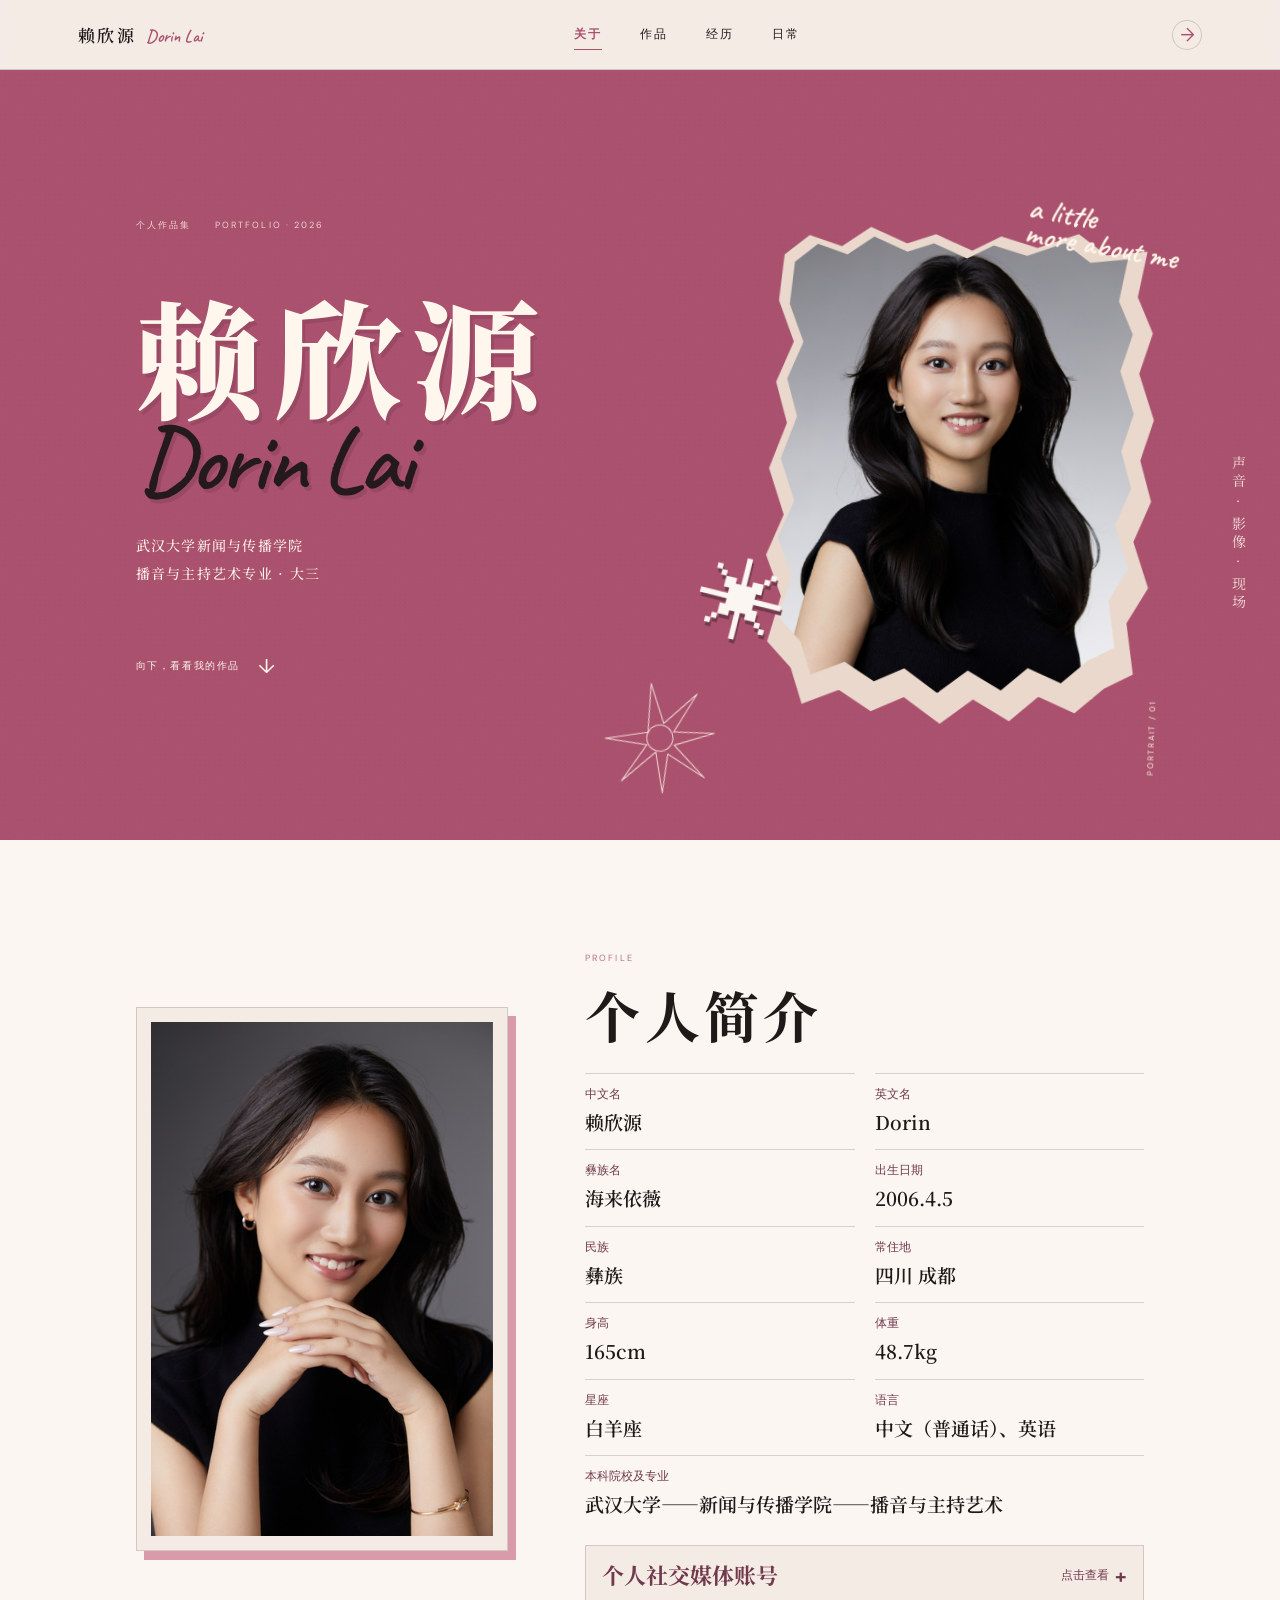
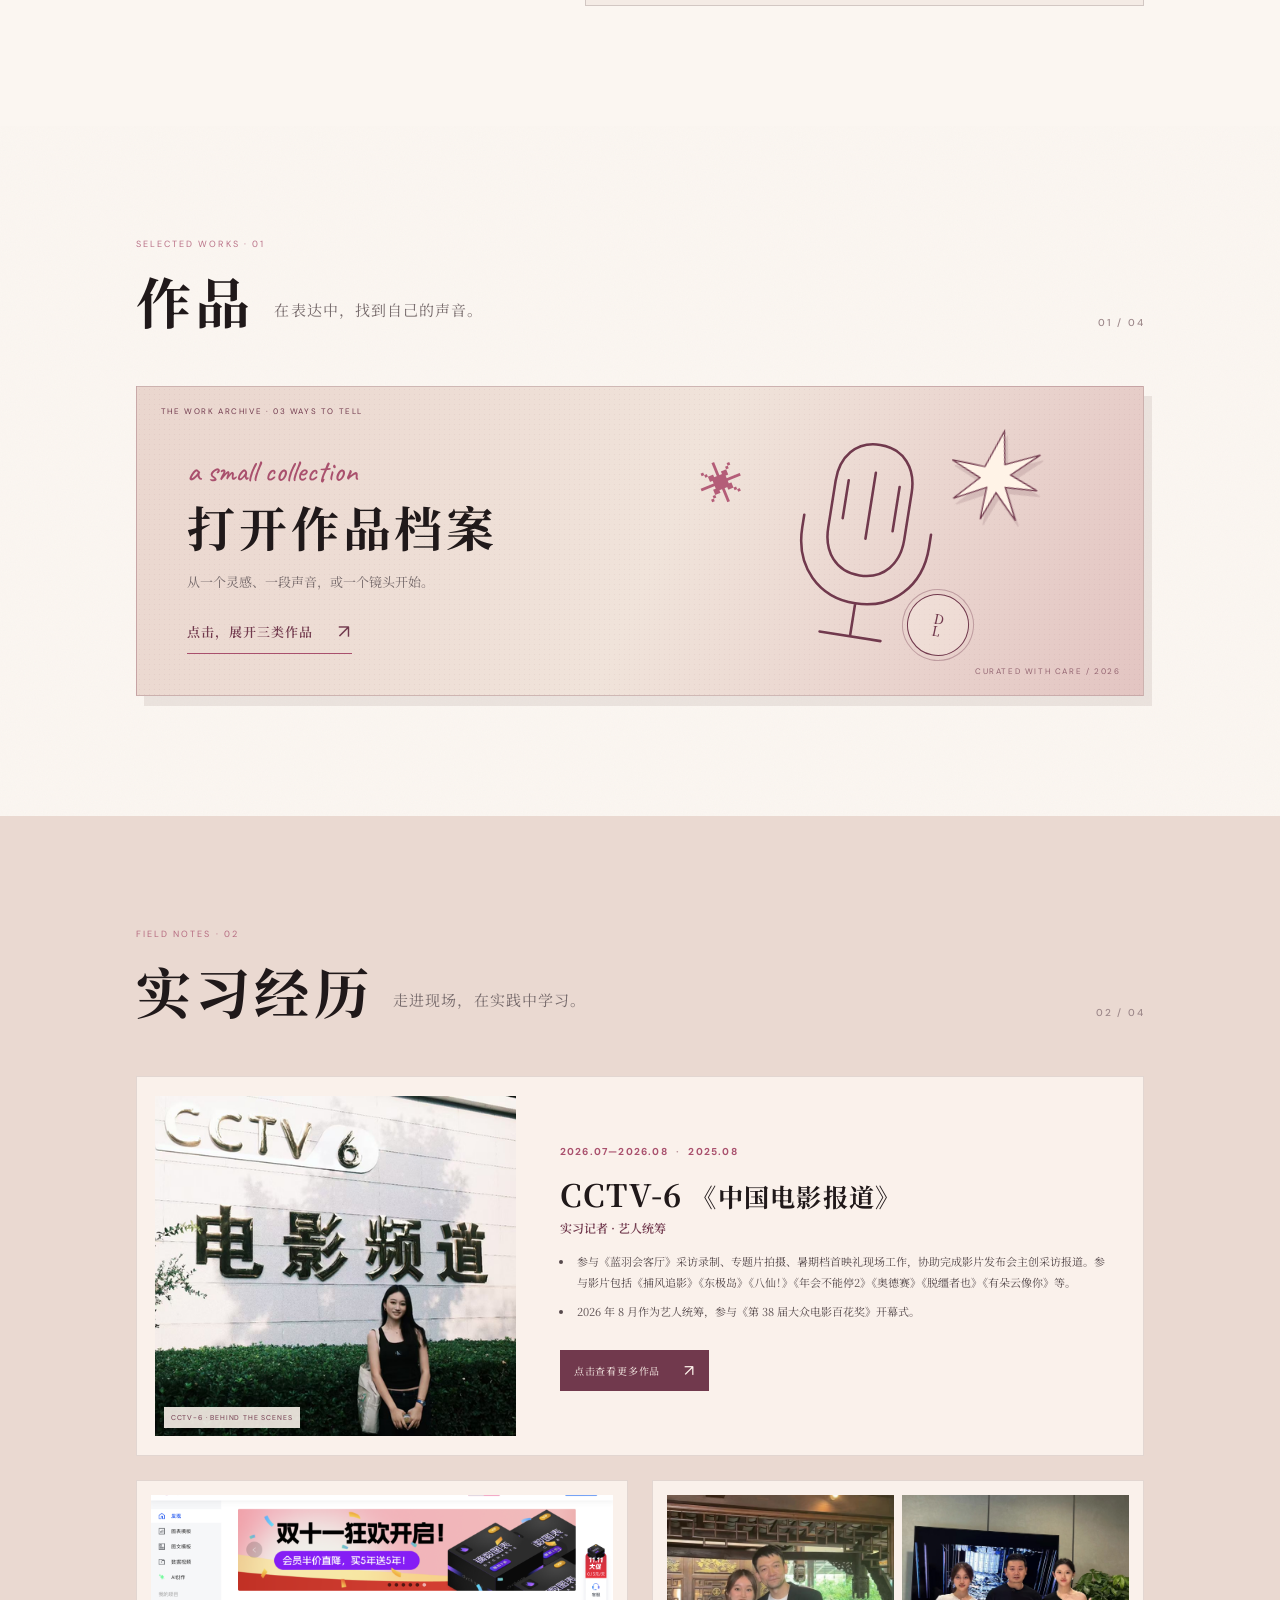
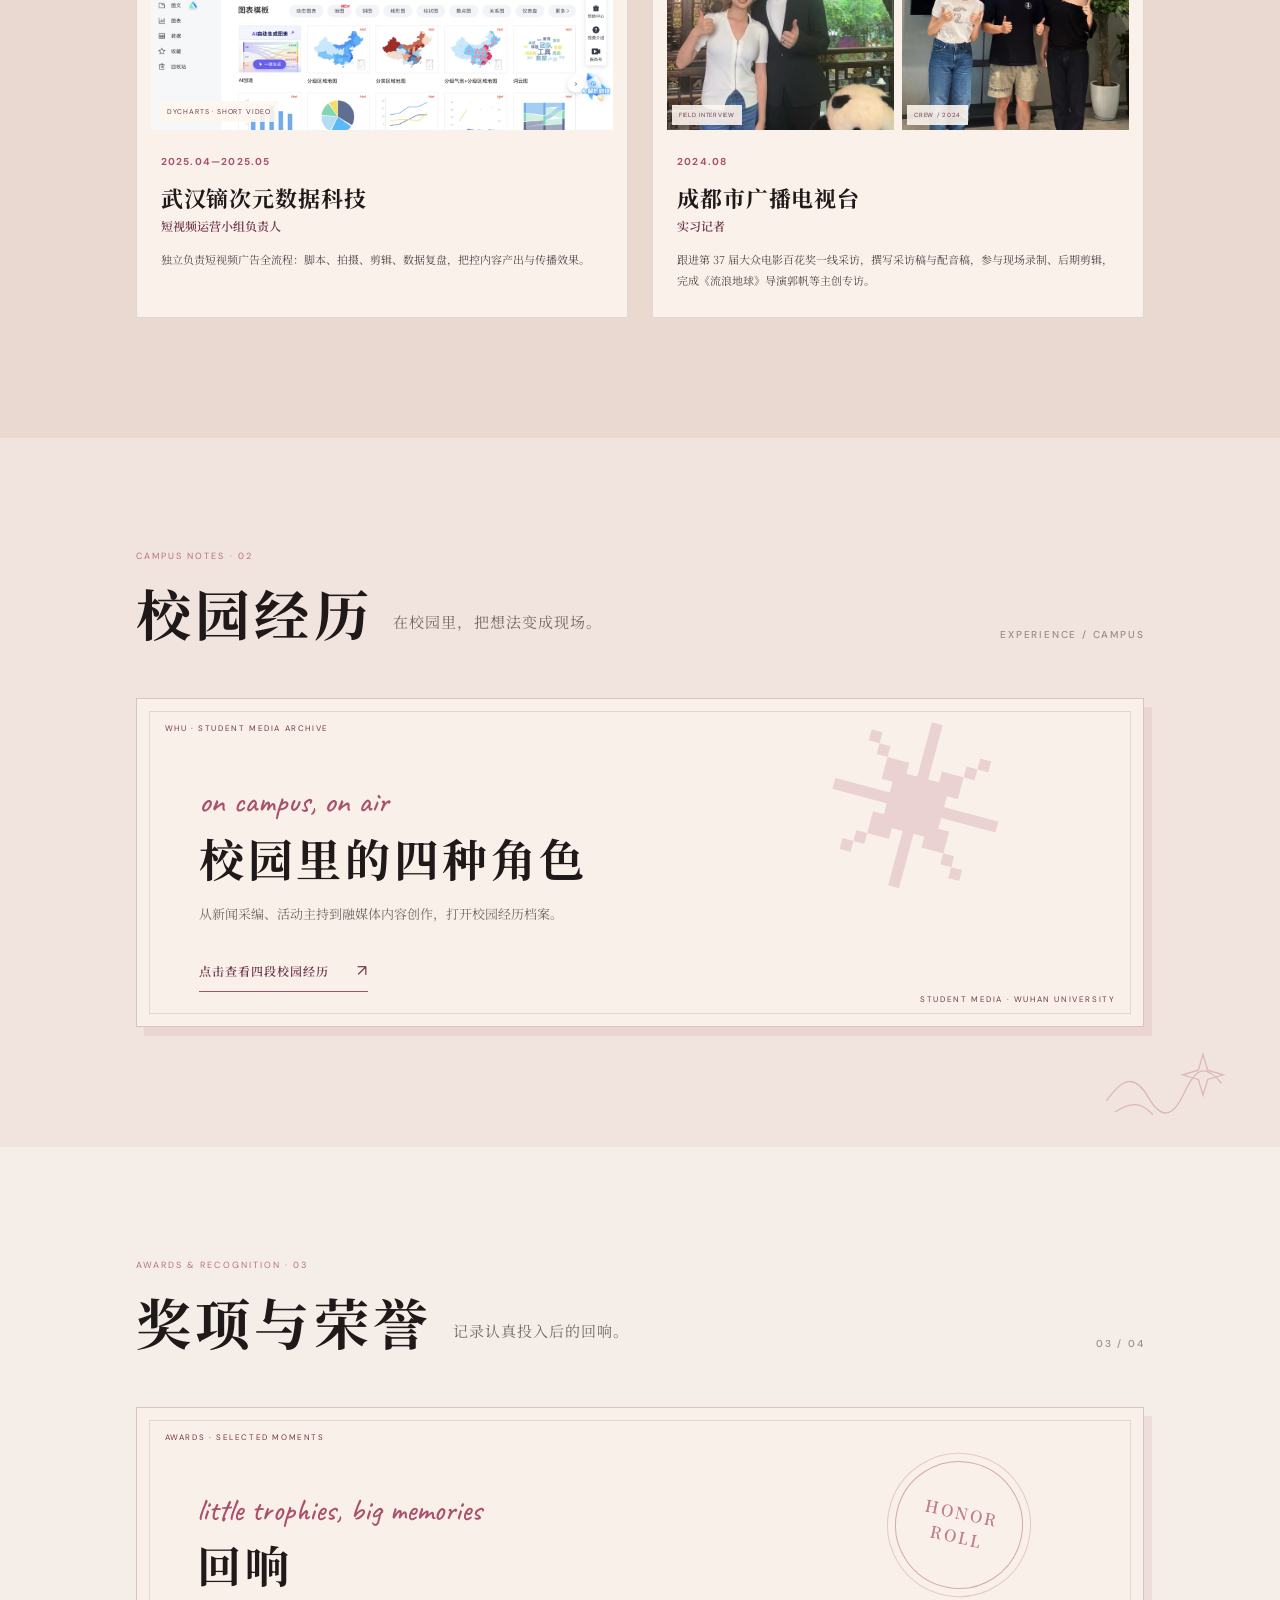
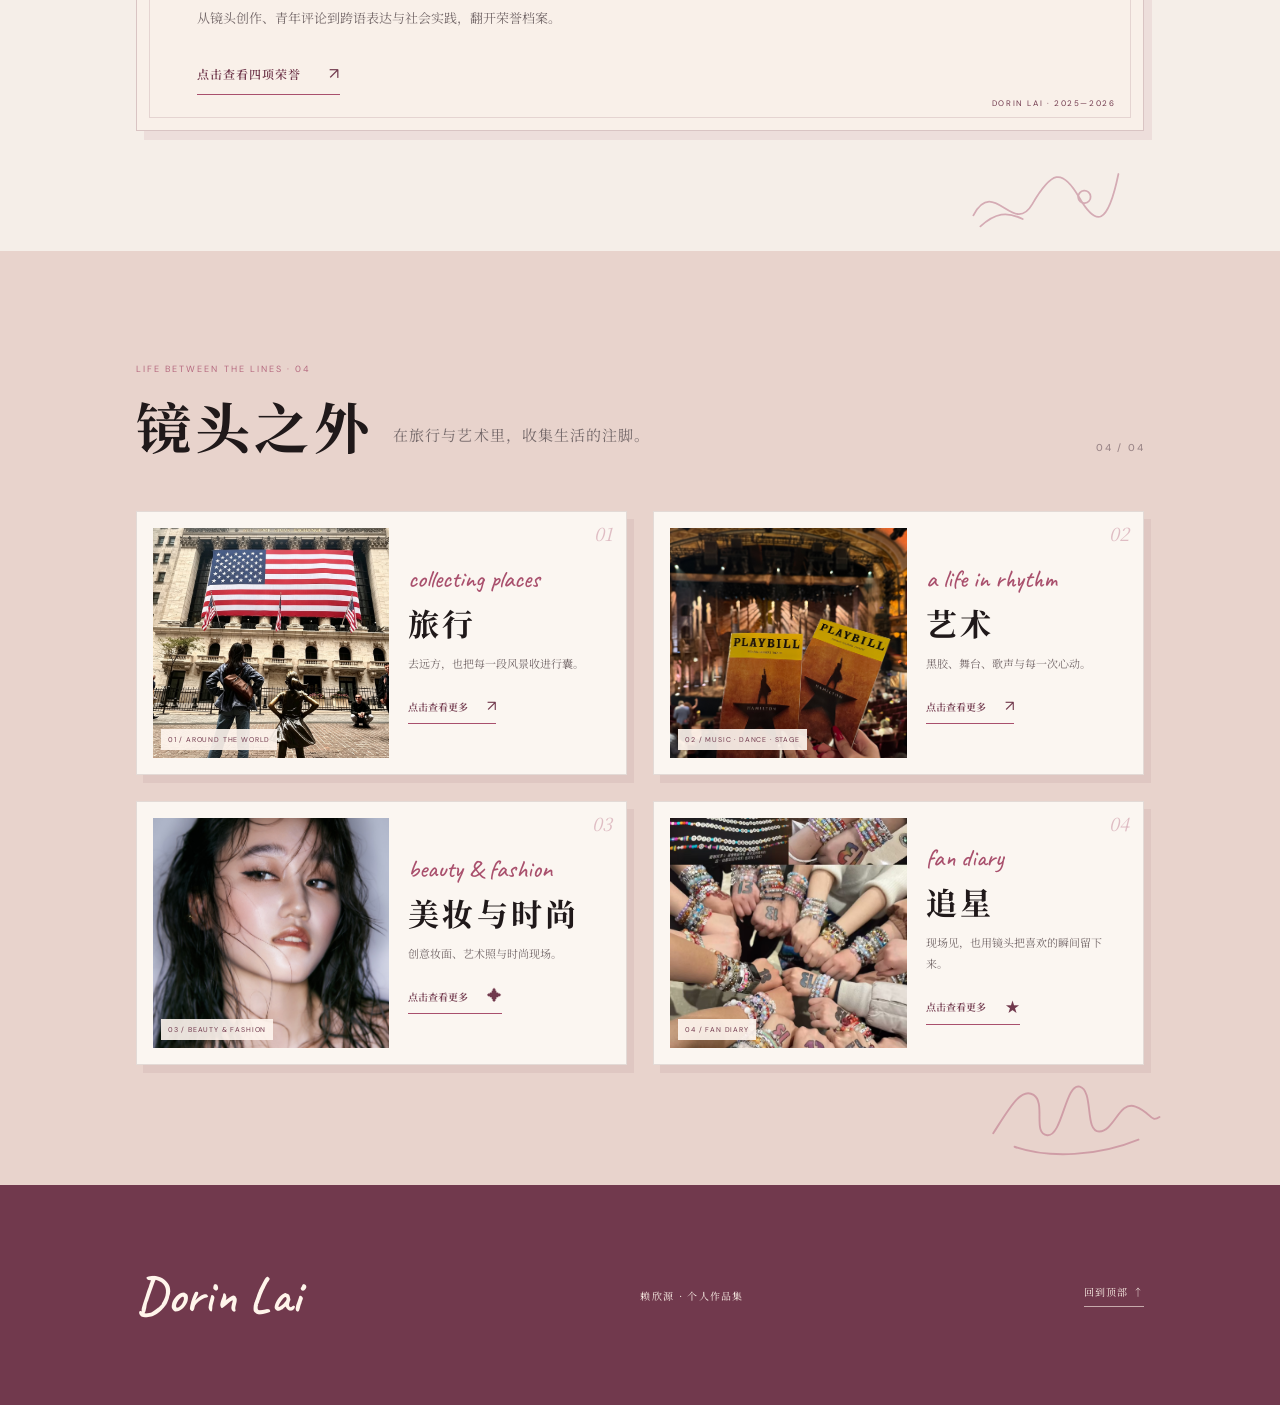
==== commit 246ffdb7: "Load the profile portrait directly from a fresh URL" ====
--- a/index.html
+++ b/index.html
@@ -42,7 +42,7 @@
 
       <section class="profile section-pad" id="profile" aria-labelledby="profile-title">
         <figure class="profile-portrait">
-          <img src="assets/profile-portrait.png" width="432" height="648" alt="赖欣源的个人形象照" loading="lazy" />
+          <img src="assets/dorin-profile-portrait.png" width="432" height="648" alt="赖欣源的个人形象照" />
         </figure>
         <div class="profile-copy">
           <div class="section-heading">
